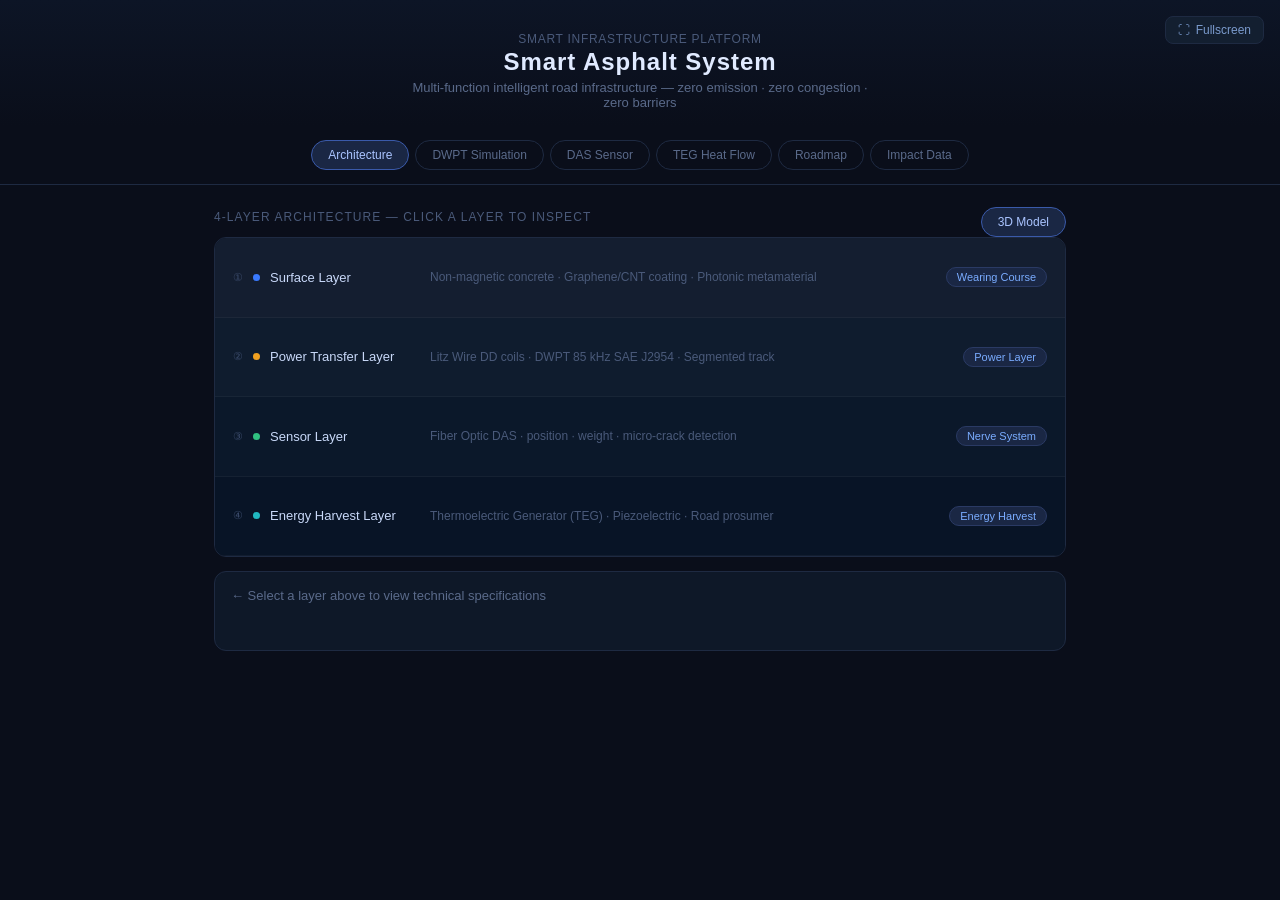
==== index-v1.html @ 94d60737 "add pilot city and presentation" ====
<!DOCTYPE html>
<html lang="en">
<head>
<meta charset="UTF-8">
<style>
    .flex-row-between {
    display: flex;
    justify-content: space-between;
    align-items: center;
    }
    .btn-3d {
  padding: 6px 14px;
  border-radius: 8px;
  border: 1px solid #2a3a64;
  background: #1a2744;
  color: #aac4ff;
  font-size: 12px;
  cursor: pointer;
}
.btn-3d:hover {
  background: #223466;
  border-color: #3a5aaa;
}
*{box-sizing:border-box;margin:0;padding:0}
:root{--bg:#0a0e1a;--bg2:#0e1828;--bg3:#131f30;--border:#1e2a42;--text:#e8eaf0;--muted:#5a6a8a;--accent:#3a7aff;--accent2:#20b8c0;--green:#30c080;--amber:#f0a020}
body{font-family:sans-serif;background:var(--bg);color:var(--text);overflow-x:hidden;min-height:100vh}
h2{font-size:12px;font-weight:500;letter-spacing:.09em;text-transform:uppercase;color:#4a5a7a;margin-bottom:10px}

/* HERO */
.hero{text-align:center;padding:32px 24px 16px;background:linear-gradient(180deg,#0d1526 0%,var(--bg) 100%);position:relative}
.hero h1{font-size:24px;font-weight:600;letter-spacing:.04em;color:#e0eaff;margin-bottom:4px}
.hero .sub{font-size:12px;color:#4a5a7a;letter-spacing:.06em;text-transform:uppercase;margin-bottom:2px}
.hero p{font-size:13px;color:#5a6a8a;max-width:460px;margin:4px auto 0}

/* FULLSCREEN BTN */
#fsBtn{position:absolute;top:16px;right:16px;background:var(--bg3);border:1px solid var(--border);color:#7a9acc;font-size:12px;padding:6px 12px;border-radius:8px;cursor:pointer;display:flex;align-items:center;gap:6px;transition:all .2s}
#fsBtn:hover{background:var(--bg2);color:#aac4ff}
body.fs-mode .hero{padding-top:48px}
body.fs-mode #fsBtn{position:fixed;top:12px;right:12px;z-index:999}

/* TABS */
.tabs{display:flex;justify-content:center;gap:6px;padding:14px 24px;border-bottom:1px solid var(--border);flex-wrap:wrap;position:sticky;top:0;z-index:10;background:var(--bg)}
.tab{padding:7px 16px;border-radius:20px;font-size:12px;cursor:pointer;border:1px solid var(--border);background:transparent;color:#5a6a8a;transition:all .2s}
.tab:hover{color:#aac4ff;border-color:#2a3a64}
.tab.active{background:#1a2744;border-color:#3a5aaa;color:#aac4ff}

/* PANELS */
.panel{display:none;padding:22px 24px 32px;max-width:900px;margin:0 auto}
.panel.active{display:block}

/* === LAYER VIZ === */
.road{position:relative;width:100%;height:320px;overflow:hidden;border-radius:12px;cursor:pointer;user-select:none;border:1px solid var(--border)}
.layer{position:absolute;left:0;right:0;display:flex;align-items:center;padding:0 18px;transition:background .3s;border-bottom:1px solid rgba(255,255,255,.04)}
.layer .lnum{font-size:11px;color:#3a4a6a;min-width:20px}
.layer .lname{font-size:13px;font-weight:500;color:#c8d8f8;min-width:150px}
.layer .ldesc{font-size:12px;color:#4a5a7a;flex:1;padding:0 10px}
.layer .lbadge{font-size:11px;padding:3px 10px;border-radius:10px;background:#1a2744;color:#7aacff;border:1px solid #2a3a64;white-space:nowrap}
.layer.hi .lname{color:#e0f0ff}
.l1{top:0;height:25%;background:#141e30}
.l2{top:25%;height:25%;background:#0f1c2e}
.l3{top:50%;height:25%;background:#0b182a}
.l4{top:75%;height:25%;background:#081426}
.l1.hi{background:#1e3060}.l2.hi{background:#1a2c50}.l3.hi{background:#14243e}.l4.hi{background:#0e1a2e}
.pulse{width:7px;height:7px;border-radius:50%;background:var(--accent);margin-right:10px;flex-shrink:0;animation:pulse 2s infinite}
.pulse.amber{background:var(--amber)}.pulse.green{background:var(--green)}.pulse.teal{background:var(--accent2)}
@keyframes pulse{0%,100%{opacity:1;transform:scale(1)}50%{opacity:.4;transform:scale(.65)}}
#layer-detail{margin-top:14px;background:var(--bg2);border:1px solid var(--border);border-radius:12px;padding:16px;min-height:80px}

/* === SIM === */
.road-sim{position:relative;width:100%;height:190px;background:#080e1a;border-radius:12px;overflow:hidden;margin-bottom:14px;border:1px solid var(--border)}
.road-surface{position:absolute;bottom:0;width:100%;height:60px;background:#111824;border-top:2px solid #1e2840}
.road-dash{position:absolute;bottom:28px;height:2px;background:#2a4080;animation:dash 1.2s linear infinite}
@keyframes dash{from{left:-20%;width:15%}to{left:100%;width:15%}}
.car{position:absolute;bottom:56px;width:68px;height:34px;transition:left .05s linear}
.car-body{width:68px;height:30px;background:#3a7aff;border-radius:8px 12px 6px 6px;position:relative}
.car-roof{position:absolute;top:-11px;left:14px;width:36px;height:15px;background:#2a5acc;border-radius:6px 6px 0 0}
.car-wheel{position:absolute;bottom:-6px;width:13px;height:13px;background:#111;border-radius:50%;border:2px solid #333}
.car-wheel.l{left:8px}.car-wheel.r{right:8px}
.charge-zone{position:absolute;top:0;bottom:56px;width:18%;background:rgba(58,122,255,.07);border-left:1px dashed rgba(58,122,255,.25);border-right:1px dashed rgba(58,122,255,.25);transition:left .05s linear}
.charge-label{position:absolute;top:10px;left:50%;transform:translateX(-50%);font-size:11px;color:var(--accent);opacity:0;transition:opacity .3s;white-space:nowrap}
.stat-row{display:grid;grid-template-columns:repeat(3,1fr);gap:10px;margin-bottom:14px}
.stat{background:var(--bg2);border:1px solid var(--border);border-radius:10px;padding:12px 14px}
.stat .val{font-size:22px;font-weight:600;color:#aac4ff;margin-bottom:2px}
.stat .lbl{font-size:11px;color:var(--muted)}
.ctrl{display:flex;gap:10px;align-items:center;flex-wrap:wrap}
.btn{padding:7px 16px;border-radius:8px;border:1px solid #2a3a64;background:#1a2744;color:#aac4ff;font-size:12px;cursor:pointer;transition:all .2s}
.btn:hover{background:#223466;border-color:#3a5aaa}
input[type=range]{flex:1;min-width:100px;accent-color:var(--accent)}
.rl{font-size:12px;color:var(--muted);min-width:70px}
.rv{font-size:12px;color:#aac4ff;min-width:48px}

/* === DAS === */
.das-wrap{background:#050c18;border:1px solid var(--border);border-radius:12px;overflow:hidden;margin-bottom:14px}
.das-road{position:relative;height:90px;background:#080e1a;border-bottom:1px solid var(--border)}
.fiber{position:absolute;bottom:20px;left:0;right:0;height:2px;background:linear-gradient(90deg,transparent,#20b8c080,#20b8c0,#20b8c080,transparent)}
.das-event{position:absolute;bottom:18px;width:6px;height:6px;border-radius:50%;transform:translateX(-50%);opacity:0;transition:opacity .3s}
.das-road-line{position:absolute;bottom:0;left:0;right:0;height:20px;background:#0d1828;border-top:2px solid #1e2840}
.das-chart{padding:14px 16px}
.das-chart-title{font-size:11px;color:var(--muted);margin-bottom:8px}
.wave-canvas{width:100%;height:60px;border-radius:6px;background:#050c18;display:block}
.das-events{display:grid;grid-template-columns:repeat(4,1fr);gap:8px;margin-top:12px}
.das-card{background:var(--bg3);border:1px solid var(--border);border-radius:8px;padding:10px 12px;cursor:pointer;transition:all .2s}
.das-card:hover{border-color:#2a5aaa}
.das-card .dc-icon{font-size:18px;margin-bottom:4px}
.das-card .dc-name{font-size:12px;color:#c8d8f8;font-weight:500;margin-bottom:2px}
.das-card .dc-val{font-size:11px;color:var(--muted)}
.das-card.active{border-color:var(--accent2);background:#0f1e2e}

/* === TEG HEAT === */
.teg-wrap{background:#050c18;border:1px solid var(--border);border-radius:12px;overflow:hidden;margin-bottom:14px}
.teg-canvas{width:100%;height:200px;display:block}
.teg-ctrl{padding:12px 16px;display:flex;gap:12px;align-items:center;border-top:1px solid var(--border);flex-wrap:wrap}
.teg-stat{background:var(--bg3);border:1px solid var(--border);border-radius:8px;padding:8px 14px;font-size:12px;color:#7a9acc}
.teg-stat span{font-size:16px;font-weight:600;color:#f0a020;display:block}

/* === ROADMAP === */
.timeline{position:relative;padding-left:30px}
.timeline::before{content:'';position:absolute;left:8px;top:0;bottom:0;width:2px;background:linear-gradient(180deg,#3a5aaa,#1a2a44)}
.titem{position:relative;margin-bottom:18px}
.titem::before{content:'';position:absolute;left:-24px;top:18px;width:10px;height:10px;border-radius:50%;background:var(--accent);border:2px solid var(--bg);box-shadow:0 0 0 2px var(--accent)}
.tcard{background:var(--bg2);border:1px solid var(--border);border-radius:10px;padding:14px 16px}
.tcard h3{font-size:14px;font-weight:500;color:#c8d8f8;margin-bottom:3px}
.tcard .tyear{font-size:11px;color:var(--accent);margin-bottom:5px}
.tcard p{font-size:12px;color:#5a6a8a;line-height:1.65}
.tcard .tags{display:flex;flex-wrap:wrap;gap:5px;margin-top:8px}
.tag{font-size:11px;padding:2px 8px;border-radius:8px;background:#1a2744;border:1px solid #2a3a64;color:#7a9acc}

/* === DATA === */
.meter-grid{display:grid;grid-template-columns:1fr 1fr;gap:10px;margin-bottom:14px}
.meter{background:var(--bg2);border:1px solid var(--border);border-radius:10px;padding:14px;text-align:center}
.meter svg{display:block;margin:0 auto 4px}
.meter .mlabel{font-size:11px;color:var(--muted)}
.meter .mval{font-size:16px;font-weight:600;color:#aac4ff;margin-bottom:2px}
.chart-wrap{background:var(--bg2);border:1px solid var(--border);border-radius:12px;padding:14px 16px;margin-bottom:12px}
.chart-title{font-size:12px;color:var(--muted);margin-bottom:10px}
.bar-row{display:flex;align-items:center;gap:10px;margin-bottom:7px}
.bar-label{font-size:11px;color:var(--muted);min-width:120px;text-align:right}
.bar-track{flex:1;height:16px;background:#0d1828;border-radius:4px;overflow:hidden}
.bar-fill{height:100%;border-radius:4px;display:flex;align-items:center;padding-left:8px}
.bar-val{font-size:11px;font-weight:500;color:rgba(255,255,255,.75)}

/* FULLSCREEN */
body.fs-mode{background:var(--bg)}
body.fs-mode .hero{min-height:40px}
.hero-icon {
  width: 64px;
  height: 64px;
  margin-right: 1rem;
  vertical-align: middle;
}
.phase-header {
  display: flex;
  align-items: center;
  gap: 1rem;
}
.btn-cta {
  display: inline-block;
  margin-top: 0.25rem;
  padding: 0.1rem 0.7rem;
  background: #00ff8881;
  color: #0f172a;
  border-radius: 2rem;
  font-size: 12px;
  font-weight: 600;
  text-decoration: none;
  transition: 0.2s;
}
.btn-cta:hover {
  background: #00cc66;
}
</style>
</head>
<body>

<div class="hero">
  <button id="fsBtn" onclick="toggleFS()">
    <span id="fsIcon">⛶</span> <span id="fsLabel">Fullscreen</span>
  </button>
  <div class="sub">Smart Infrastructure Platform</div>
  <h1>Smart Asphalt System</h1>
  <p>Multi-function intelligent road infrastructure — zero emission · zero congestion · zero barriers</p>
</div>

<div class="tabs">
  <button class="tab active" onclick="showPanel('layers',this)">Architecture</button>
  
  <button class="tab" onclick="showPanel('sim',this)">DWPT Simulation</button>
  <button class="tab" onclick="showPanel('das',this)">DAS Sensor</button>
  <button class="tab" onclick="showPanel('teg',this)">TEG Heat Flow</button>
  <button class="tab" onclick="showPanel('roadmap',this)">Roadmap</button>
  <button class="tab" onclick="showPanel('data',this)">Impact Data</button>
</div>

<!-- LAYER ARCHITECTURE -->
<div id="p-layers" class="panel active">
   <div class="flex-row-between">
        <h2>4-Layer Architecture — click a layer to inspect</h2>
         <button class="tab active btn-3d" onclick="window.open('architecture.html','_blank')">3D Model</button>
    </div>
  <div class="road" id="roadViz">
    <div class="layer l1" onclick="selectLayer(0)" id="lay0">
      <span class="lnum">①</span><div class="pulse"></div>
      <span class="lname">Surface Layer</span>
      <span class="ldesc">Non-magnetic concrete · Graphene/CNT coating · Photonic metamaterial</span>
      <span class="lbadge">Wearing Course</span>
    </div>
    <div class="layer l2" onclick="selectLayer(1)" id="lay1">
      <span class="lnum">②</span><div class="pulse amber"></div>
      <span class="lname">Power Transfer Layer</span>
      <span class="ldesc">Litz Wire DD coils · DWPT 85 kHz SAE J2954 · Segmented track</span>
      <span class="lbadge">Power Layer</span>
    </div>
    <div class="layer l3" onclick="selectLayer(2)" id="lay2">
      <span class="lnum">③</span><div class="pulse green"></div>
      <span class="lname">Sensor Layer</span>
      <span class="ldesc">Fiber Optic DAS · position · weight · micro-crack detection</span>
      <span class="lbadge">Nerve System</span>
    </div>
    <div class="layer l4" onclick="selectLayer(3)" id="lay3">
      <span class="lnum">④</span><div class="pulse teal"></div>
      <span class="lname">Energy Harvest Layer</span>
      <span class="ldesc">Thermoelectric Generator (TEG) · Piezoelectric · Road prosumer</span>
      <span class="lbadge">Energy Harvest</span>
    </div>
  </div>
  <div id="layer-detail"><p style="font-size:13px;color:var(--muted)">← Select a layer above to view technical specifications</p></div>
</div>

<!-- DWPT SIMULATION -->
<div id="p-sim" class="panel">
  <h2>Dynamic Wireless Power Transfer (DWPT) Simulation</h2>
  <div class="road-sim">
    <div class="charge-zone" id="chargeZone"></div>
    <div class="charge-label" id="chargeLabel">⚡ Charging active</div>
    <div class="road-dash"></div>
    <div class="car" id="simCar" style="left:10%">
      <div class="car-body">
        <div class="car-roof"></div>
        <div class="car-wheel l"></div>
        <div class="car-wheel r"></div>
      </div>
    </div>
    <div class="road-surface"></div>
  </div>
  <div class="stat-row">
    <div class="stat"><div class="val" id="sSpeed">0</div><div class="lbl">Speed (km/h)</div></div>
    <div class="stat"><div class="val" id="sBatt">45</div><div class="lbl">Battery (%)</div></div>
    <div class="stat"><div class="val" id="sPower">0</div><div class="lbl">Power received (kW)</div></div>
  </div>
  <div class="ctrl">
    <button class="btn" id="btnRun" onclick="toggleSim()">▶ Run</button>
    <span class="rl">Speed:</span>
    <input type="range" id="speedSlider" min="10" max="80" value="30" oninput="setSpeed(this.value)">
    <span class="rv" id="speedVal">30 km/h</span>
    <span class="rl">Efficiency:</span>
    <input type="range" id="effSlider" min="60" max="95" value="85" oninput="setEff(this.value)">
    <span class="rv" id="effVal">85%</span>
  </div>
  <p style="font-size:12px;color:#2a3a54;margin-top:10px">Blue zone = active DWPT segment. Only activates when a vehicle is directly above — safe & energy-efficient.</p>
</div>

<!-- DAS SENSOR -->
<div id="p-das" class="panel">
  <h2>Distributed Acoustic Sensing (DAS) — Fiber Optic Nerve System</h2>
  <div class="das-wrap">
    <div class="das-road" id="dasRoad">
      <div class="fiber"></div>
      <div class="das-road-line"></div>
      <canvas id="dasWave" class="wave-canvas" style="position:absolute;top:0;left:0;height:70px;background:transparent"></canvas>
    </div>
    <div class="das-chart">
      <div class="das-chart-title">Acoustic signal along fiber (real-time)</div>
      <canvas id="dasSignal" class="wave-canvas"></canvas>
    </div>
  </div>
  <div class="das-events">
    <div class="das-card active" id="dc0" onclick="selectDAS(0)">
      <div class="dc-icon">🚗</div>
      <div class="dc-name">Vehicle detection</div>
      <div class="dc-val" id="dv0">3 vehicles</div>
    </div>
    <div class="das-card" id="dc1" onclick="selectDAS(1)">
      <div class="dc-icon">⚖️</div>
      <div class="dc-name">Axle weight</div>
      <div class="dc-val" id="dv1">2.4 tons avg</div>
    </div>
    <div class="das-card" id="dc2" onclick="selectDAS(2)">
      <div class="dc-icon">⚠️</div>
      <div class="dc-name">Incident alert</div>
      <div class="dc-val" id="dv2">&lt;1 sec response</div>
    </div>
    <div class="das-card" id="dc3" onclick="selectDAS(3)">
      <div class="dc-icon">🔍</div>
      <div class="dc-name">Micro-crack</div>
      <div class="dc-val" id="dv3">Self-monitoring</div>
    </div>
  </div>
  <p style="font-size:12px;color:var(--muted);margin-top:10px">The fiber optic cable embedded in Layer 3 acts as a continuous 1D sensor array. Each disturbance in the road creates a unique acoustic signature that is decoded in real-time.</p>
</div>

<!-- TEG HEAT FLOW -->
<div id="p-teg" class="panel">
  <h2>Thermoelectric Generator — Heat Harvesting Animation</h2>
  <div class="teg-wrap">
    <canvas id="tegCanvas" class="teg-canvas"></canvas>
    <div class="teg-ctrl">
      <span class="rl">Sun intensity:</span>
      <input type="range" id="sunSlider" min="0" max="100" value="70" oninput="setSun(this.value)" style="flex:1;min-width:80px">
      <span class="rv" id="sunVal">70%</span>
      <span class="rl">Traffic load:</span>
      <input type="range" id="trafficSlider" min="0" max="100" value="50" oninput="setTraffic(this.value)" style="flex:1;min-width:80px">
      <span class="rv" id="trafficVal">50%</span>
      <div class="teg-stat">ΔT <span id="tegDT">42°C</span></div>
      <div class="teg-stat">Output <span id="tegOut">18W/m²</span></div>
    </div>
  </div>
  <p style="font-size:12px;color:var(--muted)">The TEG harvests the temperature difference (ΔT) between the hot asphalt surface and the cooler subgrade beneath. Heat convection currents (orange arrows) visualize energy flow from surface to generator module, then to the power bus.</p>
</div>

<!-- ROADMAP -->
<div id="p-roadmap" class="panel">
  <h2>Development & Business Roadmap</h2>
  <div class="timeline">
    <div class="titem"><div class="tcard">
      <div class="tyear">Phase 1 · Years 0–5</div>
      <h3>Smart Lane Pioneer</h3>
      <p>Deploy 1–5 km motorcycle lanes on dense urban arterials. DWPT + DAS as a pilot project for city governments. Prove the technology, generate revenue through data subscriptions and energy contracts.</p>
      <a href="eco-calculator.html" class="btn-cta">🌿 Environment Impact →</a>
      <div class="tags"><span class="tag">DWPT</span><span class="tag">DAS</span><span class="tag">Gov. contracts</span><span class="tag">Data subscription</span></div>
    </div></div>
    <div class="titem"><div class="tcard">
      <div class="tyear">Phase 2 · Years 5–10</div>
      <h3>Smart Corridor Expansion</h3>
      <p>Dynamic DWPT corridors, self-healing polymer asphalt, basic TEG energy harvesting. Target electric bus operators and last-mile logistics. Revenue through technology licensing and recurring energy fees.</p>
      <div class="tags"><span class="tag">Self-Healing</span><span class="tag">TEG</span><span class="tag">Tech licensing</span><span class="tag">Recurring fee</span></div>
    </div></div>
    <div class="titem"><div class="tcard">
      <div class="tyear">Phase 3 · Years 10–20</div>
      <h3>Smart Runway</h3>
      <p>High-precision surface with high-power DWPT for Ground-Effect pods. Serves intercity logistics hubs and freight companies. Revenue from runway leasing and per-km energy billing.</p>
      <div class="tags"><span class="tag">Ground-Effect Pod</span><span class="tag">Runway lease</span><span class="tag">Energy per km</span></div>
    </div></div>
    <div class="titem"><div class="tcard">
      <div class="tyear">Phase 4 · 20+ Years</div>
      <h3>Urban Smart Grid</h3>
      <p>Photonic metamaterial asphalt, optional maglev integration. Becomes the national infrastructure standard and an active node in the urban electricity grid.</p>
      <div class="tags"><span class="tag">Metamaterial</span><span class="tag">Maglev</span><span class="tag">National grid</span></div>
    </div></div>
  </div>
</div>

<!-- IMPACT DATA -->
<div id="p-data" class="panel">
  <h2>Projected Impact & Revenue Potential</h2>
  <div class="meter-grid">
    <div class="meter">
      <svg width="80" height="50" viewBox="0 0 80 50"><path d="M8 46 A32 32 0 0 1 72 46" fill="none" stroke="#1a2030" stroke-width="7" stroke-linecap="round"/><path d="M8 46 A32 32 0 0 1 72 46" fill="none" stroke="#3a7aff" stroke-width="7" stroke-linecap="round" stroke-dasharray="100.5" stroke-dashoffset="25"/></svg>
      <div class="mval">150 kWh</div><div class="mlabel">Energy harvested / day / km</div>
    </div>
    <div class="meter">
      <svg width="80" height="50" viewBox="0 0 80 50"><path d="M8 46 A32 32 0 0 1 72 46" fill="none" stroke="#1a2030" stroke-width="7" stroke-linecap="round"/><path d="M8 46 A32 32 0 0 1 72 46" fill="none" stroke="#30c080" stroke-width="7" stroke-linecap="round" stroke-dasharray="100.5" stroke-dashoffset="50"/></svg>
      <div class="mval">–40%</div><div class="mlabel">CO₂ emission reduction</div>
    </div>
    <div class="meter">
      <svg width="80" height="50" viewBox="0 0 80 50"><path d="M8 46 A32 32 0 0 1 72 46" fill="none" stroke="#1a2030" stroke-width="7" stroke-linecap="round"/><path d="M8 46 A32 32 0 0 1 72 46" fill="none" stroke="#f0a020" stroke-width="7" stroke-linecap="round" stroke-dasharray="100.5" stroke-dashoffset="20"/></svg>
      <div class="mval">&lt;1 sec</div><div class="mlabel">Incident detection (DAS)</div>
    </div>
    <div class="meter">
      <svg width="80" height="50" viewBox="0 0 80 50"><path d="M8 46 A32 32 0 0 1 72 46" fill="none" stroke="#1a2030" stroke-width="7" stroke-linecap="round"/><path d="M8 46 A32 32 0 0 1 72 46" fill="none" stroke="#20b8c0" stroke-width="7" stroke-linecap="round" stroke-dasharray="100.5" stroke-dashoffset="15"/></svg>
      <div class="mval">–30%</div><div class="mlabel">EV battery cost reduction</div>
    </div>
  </div>
  <div class="chart-wrap">
    <div class="chart-title">Revenue potential per phase (relative scale)</div>
    <div class="bar-row"><span class="bar-label">Phase 1 (0–5y)</span><div class="bar-track"><div class="bar-fill" style="width:18%;background:#3a7aff"><span class="bar-val">Pilot</span></div></div></div>
    <div class="bar-row"><span class="bar-label">Phase 2 (5–10y)</span><div class="bar-track"><div class="bar-fill" style="width:42%;background:#5a9aff"><span class="bar-val">Mid-scale</span></div></div></div>
    <div class="bar-row"><span class="bar-label">Phase 3 (10–20y)</span><div class="bar-track"><div class="bar-fill" style="width:73%;background:#20b8c0"><span class="bar-val">Large scale</span></div></div></div>
    <div class="bar-row"><span class="bar-label">Phase 4 (20+y)</span><div class="bar-track"><div class="bar-fill" style="width:100%;background:#30c080"><span class="bar-val">National grid</span></div></div></div>
  </div>
  <div class="chart-wrap">
    <div class="chart-title">Multi-utility revenue streams</div>
    <div class="bar-row"><span class="bar-label">Energy (electricity)</span><div class="bar-track"><div class="bar-fill" style="width:70%;background:#3a7aff"><span class="bar-val">70%</span></div></div></div>
    <div class="bar-row"><span class="bar-label">Traffic data</span><div class="bar-track"><div class="bar-fill" style="width:45%;background:#f0a020"><span class="bar-val">45%</span></div></div></div>
    <div class="bar-row"><span class="bar-label">Infrastructure lease</span><div class="bar-track"><div class="bar-fill" style="width:35%;background:#30c080"><span class="bar-val">35%</span></div></div></div>
    <div class="bar-row"><span class="bar-label">Tech licensing</span><div class="bar-track"><div class="bar-fill" style="width:25%;background:#20b8c0"><span class="bar-val">25%</span></div></div></div>
  </div>
</div>

<script>
// ─── Panel ───────────────────────────────────────────────────────────────────
function showPanel(id, el){
  document.querySelectorAll('.panel').forEach(p=>p.classList.remove('active'));
  document.querySelectorAll('.tab').forEach(t=>t.classList.remove('active'));
  document.getElementById('p-'+id).classList.add('active');
  if(el) el.classList.add('active');
  if(id==='sim' && !simRunning) startSim();
  if(id==='das') startDAS();
  if(id==='teg') startTEG();
}

// ─── Fullscreen ───────────────────────────────────────────────────────────────
function toggleFS(){
  const el = document.documentElement;
  const isFS = document.fullscreenElement;
  if(!isFS){ el.requestFullscreen && el.requestFullscreen(); }
  else { document.exitFullscreen && document.exitFullscreen(); }
}
document.addEventListener('fullscreenchange',()=>{
  const isFS = !!document.fullscreenElement;
  document.getElementById('fsIcon').textContent = isFS ? '✕' : '⛶';
  document.getElementById('fsLabel').textContent = isFS ? 'Exit' : 'Fullscreen';
  document.body.classList.toggle('fs-mode', isFS);
});

// ─── Layer detail ─────────────────────────────────────────────────────────────
const layerInfo=[
  {title:'Surface Layer (Wearing Course)',items:['Fine non-magnetic asphalt concrete','Near-term: Graphene/CNT heat-absorbing coating supplying the thermoelectric layer','Long-term: Photonic metamaterial structure (inspired by butterfly wings) — >95% light absorption','Reduces urban heat island: asphalt designed to radiatively cool itself']},
  {title:'Power Transfer Layer',items:['Litz Wire type DD (Double-D) coils embedded in the road bed','Operating frequency: 85 kHz — SAE J2954 standard (compatible with all major EV platforms)','Segmented Track: only the segment directly under a vehicle activates','Result: no standing electromagnetic field — safe for pedestrians and cyclists']},
  {title:'Sensor Layer — Nerve System',items:['Distributed Acoustic Sensing (DAS) via embedded fiber optic cable','Detects: vehicle position, speed, axle weight, traffic density in real-time','Incident response latency: <1 second — automatic alert to traffic management center','Self-monitoring: detects micro-cracks in asphalt before structural failure occurs']},
  {title:'Energy Harvest Layer',items:['Thermoelectric Generator (TEG): harvests the ΔT between hot asphalt surface and cool subgrade','TEG output powers streetlights, sensors, and EV charging auxiliary systems','Piezoelectric transducers: capture mechanical energy from vehicle pressure at high-traffic nodes','Enables road segments to become active energy prosumers, feeding local microgrids']},
];
function selectLayer(i){
  document.querySelectorAll('.layer').forEach((l,j)=>{l.classList.remove('hi');if(j===i)l.classList.add('hi');});
  const d=layerInfo[i];
  document.getElementById('layer-detail').innerHTML=`<p style="font-size:13px;font-weight:500;color:#c8d8f8;margin-bottom:10px">${d.title}</p>${d.items.map(it=>`<div style="display:flex;gap:8px;margin-bottom:6px"><span style="color:var(--accent);margin-top:1px">▸</span><span style="font-size:12px;color:#6a7a9a;line-height:1.65">${it}</span></div>`).join('')}`;
}

// ─── DWPT Simulation ──────────────────────────────────────────────────────────
let simRunning=false,simPos=10,simSpeed=30,simEff=85,simBatt=45,simInterval=null;
function startSim(){if(!simRunning){simRunning=true;document.getElementById('btnRun').textContent='⏸ Pause';runSim();}}
function toggleSim(){simRunning=!simRunning;document.getElementById('btnRun').textContent=simRunning?'⏸ Pause':'▶ Run';if(simRunning)runSim();}
function setSpeed(v){simSpeed=parseInt(v);document.getElementById('speedVal').textContent=v+' km/h';}
function setEff(v){simEff=parseInt(v);document.getElementById('effVal').textContent=v+'%';}
function runSim(){
  if(simInterval)clearInterval(simInterval);
  simInterval=setInterval(()=>{
    if(!simRunning){clearInterval(simInterval);return;}
    simPos+=simSpeed/900;
    if(simPos>92)simPos=5;
    document.getElementById('simCar').style.left=simPos+'%';
    document.getElementById('chargeZone').style.left=(simPos-9)+'%';
    const charging=simPos>15&&simPos<80;
    const power=charging?Math.round(simEff*.22):0;
    document.getElementById('sSpeed').textContent=simSpeed;
    document.getElementById('sPower').textContent=power;
    document.getElementById('chargeLabel').style.opacity=charging?'1':'0';
    if(charging)simBatt=Math.min(100,simBatt+.025);
    document.getElementById('sBatt').textContent=Math.round(simBatt);
  },40);
}

// ─── DAS Sensor ───────────────────────────────────────────────────────────────
let dasRunning=false,dasT=0,dasVehicles=[{x:.2,speed:.003},{x:.55,speed:.002},{x:.8,speed:.0025}];
let dasMode=0;
function selectDAS(i){dasMode=i;document.querySelectorAll('.das-card').forEach((c,j)=>c.classList.toggle('active',j===i));}
function startDAS(){
  if(dasRunning)return;
  dasRunning=true;
  const wCanvas=document.getElementById('dasWave');
  const sCanvas=document.getElementById('dasSignal');
  if(!wCanvas||!sCanvas)return;
  wCanvas.width=wCanvas.offsetWidth||680;wCanvas.height=70;
  sCanvas.width=sCanvas.offsetWidth||680;sCanvas.height=60;
  const wCtx=wCanvas.getContext('2d');
  const sCtx=sCanvas.getContext('2d');
  function drawDAS(){
    dasT+=.016;
    dasVehicles.forEach(v=>{v.x+=v.speed;if(v.x>1.1)v.x=-0.05;});
    const W=wCanvas.width,H=70,SW=sCanvas.width,SH=60;
    // road wave overlay
    wCtx.clearRect(0,0,W,H);
    dasVehicles.forEach(v=>{
      const cx=v.x*W;
      const grad=wCtx.createRadialGradient(cx,H,2,cx,H,60);
      grad.addColorStop(0,'rgba(32,184,192,.35)');
      grad.addColorStop(1,'rgba(32,184,192,0)');
      wCtx.fillStyle=grad;
      wCtx.beginPath();wCtx.arc(cx,H,60,0,Math.PI*2);wCtx.fill();
    });
    // signal wave
    sCtx.fillStyle='#050c18';sCtx.fillRect(0,0,SW,SH);
    sCtx.beginPath();sCtx.strokeStyle='#20b8c0';sCtx.lineWidth=1.5;
    for(let x=0;x<SW;x++){
      let y=SH/2;
      dasVehicles.forEach(v=>{
        const dist=Math.abs(x/SW-v.x);
        const amp=Math.max(0,1-dist*8)*22;
        y+=Math.sin(dasT*8+x*.04)*amp*(dasMode===0?1:dasMode===1?.7:.5);
      });
      y+=Math.sin(dasT*3+x*.01)*3;
      if(x===0)sCtx.moveTo(x,y);else sCtx.lineTo(x,y);
    }
    sCtx.stroke();
    // update cards
    const cnt=dasVehicles.length;
    document.getElementById('dv0').textContent=cnt+' vehicle'+(cnt!==1?'s':'');
    document.getElementById('dv1').textContent=(2.1+Math.sin(dasT*.5)*.4).toFixed(1)+' tons avg';
    requestAnimationFrame(drawDAS);
  }
  drawDAS();
}

// ─── TEG Heat ────────────────────────────────────────────────────────────────
let tegRunning=false,tegT=0,sunInt=70,trafficInt=50;
function setSun(v){sunInt=parseInt(v);document.getElementById('sunVal').textContent=v+'%';updateTEGStats();}
function setTraffic(v){trafficInt=parseInt(v);document.getElementById('trafficVal').textContent=v+'%';updateTEGStats();}
function updateTEGStats(){
  const dt=Math.round(15+sunInt*.4+trafficInt*.2);
  const out=Math.round(dt*.42);
  document.getElementById('tegDT').textContent=dt+'°C';
  document.getElementById('tegOut').textContent=out+'W/m²';
}
function startTEG(){
  if(tegRunning)return;
  tegRunning=true;
  updateTEGStats();
  const cv=document.getElementById('tegCanvas');
  if(!cv)return;
  cv.width=cv.offsetWidth||680;cv.height=200;
  const ctx=cv.getContext('2d');
  // Particle system for convection
  const particles=[];
  for(let i=0;i<28;i++){
    particles.push({x:Math.random(),y:Math.random(),vy:0,phase:Math.random()*Math.PI*2,life:Math.random()});
  }
  function drawTEG(){
    tegT+=.012;
    const W=cv.width,H=cv.height;
    ctx.clearRect(0,0,W,H);
    // Background layers
    // Sky / ambient
    ctx.fillStyle='#050c18';ctx.fillRect(0,0,W,H);
    // Sun rays from top
    const sunAlpha=sunInt/100*.18;
    for(let i=0;i<5;i++){
      const rx=W*(.2+i*.15);
      const rg=ctx.createLinearGradient(rx,0,rx,60);
      rg.addColorStop(0,`rgba(240,200,50,${sunAlpha})`);
      rg.addColorStop(1,'rgba(240,200,50,0)');
      ctx.fillStyle=rg;
      ctx.beginPath();ctx.moveTo(rx-6,0);ctx.lineTo(rx+6,0);ctx.lineTo(rx+20,60);ctx.lineTo(rx-20,60);ctx.closePath();ctx.fill();
    }
    // Hot asphalt surface
    const surfaceHeat=sunInt*.6+trafficInt*.4;
    const hue=Math.round(20-surfaceHeat*.1);
    const hotGrad=ctx.createLinearGradient(0,40,0,78);
    hotGrad.addColorStop(0,`hsla(${hue},80%,${35+surfaceHeat*.15}%,.9)`);
    hotGrad.addColorStop(1,`hsla(${hue},60%,20%,.8)`);
    ctx.fillStyle=hotGrad;ctx.fillRect(0,40,W,38);
    ctx.fillStyle='rgba(0,0,0,.3)';ctx.fillRect(0,75,W,4);
    // Labels
    ctx.font='11px sans-serif';ctx.fillStyle='rgba(255,200,100,.7)';
    ctx.fillText('Hot asphalt surface',8,58);
    const dt=Math.round(15+sunInt*.4+trafficInt*.2);
    ctx.fillStyle='rgba(255,180,80,.8)';ctx.font='bold 13px sans-serif';
    ctx.fillText('ΔT = '+dt+'°C',W-90,58);
    // TEG module layer
    ctx.fillStyle='#1a2840';ctx.fillRect(0,80,W,28);
    ctx.fillStyle='rgba(32,184,192,.15)';ctx.fillRect(0,80,W,28);
    ctx.strokeStyle='rgba(32,184,192,.4)';ctx.lineWidth=1;ctx.strokeRect(0,80,W,28);
    ctx.font='11px sans-serif';ctx.fillStyle='rgba(32,184,192,.8)';
    ctx.fillText('TEG module layer — thermoelectric generators',8,97);
    // Cool subgrade
    const coolGrad=ctx.createLinearGradient(0,110,0,H);
    coolGrad.addColorStop(0,'#0a1828');
    coolGrad.addColorStop(1,'#070e1e');
    ctx.fillStyle=coolGrad;ctx.fillRect(0,110,W,H-110);
    ctx.font='11px sans-serif';ctx.fillStyle='rgba(100,160,220,.5)';
    ctx.fillText('Cool subgrade',8,H-12);
    // Power bus
    const busW=W*.5,busX=W*.25;
    ctx.strokeStyle=`rgba(32,184,192,${.3+sunInt/200})`;ctx.lineWidth=2;
    ctx.strokeRect(busX,86,busW,14);
    ctx.fillStyle=`rgba(32,184,192,${.1+sunInt/300})`;ctx.fillRect(busX,86,busW,14);
    ctx.font='10px sans-serif';ctx.fillStyle='rgba(32,184,192,.9)';
    ctx.textAlign='center';ctx.fillText('DC power bus → grid',W/2,96);ctx.textAlign='left';
    // Convection particles (heat rising to TEG)
    const intensity=(sunInt+trafficInt)/200;
    particles.forEach((p,idx)=>{
      p.life+=.004*intensity;
      if(p.life>1){p.life=0;p.x=Math.random();p.y=1;}
      // Map: y=1 at bottom of surface (78px), y=0 at TEG top (80px) — rising
      const py=78-(p.life*38);
      const px=p.x*W+(Math.sin(tegT*1.5+p.phase)*12);
      const alpha=Math.sin(p.life*Math.PI)*.7*intensity;
      const heatColor=p.life<.5?`rgba(240,120,20,${alpha})`:`rgba(240,180,40,${alpha})`;
      ctx.beginPath();ctx.arc(px,py,2.5,0,Math.PI*2);
      ctx.fillStyle=heatColor;ctx.fill();
      // small upward arrow every 4th particle
      if(idx%4===0 && alpha>.2){
        ctx.strokeStyle=heatColor;ctx.lineWidth=1;
        ctx.beginPath();ctx.moveTo(px,py+6);ctx.lineTo(px,py);
        ctx.lineTo(px-3,py+4);ctx.moveTo(px,py);ctx.lineTo(px+3,py+4);
        ctx.stroke();
      }
    });
    // Cold side: subtle blue particles (heat sink)
    particles.forEach((p,idx)=>{
      if(idx%3!==0)return;
      const py=112+(p.life*30);
      const px=p.x*W+(Math.sin(tegT+p.phase)*8);
      if(py>H-10)return;
      const alpha=Math.sin(p.life*Math.PI)*.3;
      ctx.beginPath();ctx.arc(px,py,1.5,0,Math.PI*2);
      ctx.fillStyle=`rgba(80,160,240,${alpha})`;ctx.fill();
    });
    // Output power indicator
    const outW=Math.min(1,(sunInt+trafficInt)/200);
    const barW=(W-80)*outW;
    ctx.fillStyle='#0a1820';ctx.fillRect(20,H-36,W-40,12);
    const outGrad=ctx.createLinearGradient(20,0,20+barW,0);
    outGrad.addColorStop(0,'#f0a020');outGrad.addColorStop(1,'#20b8c0');
    ctx.fillStyle=outGrad;ctx.fillRect(20,H-36,barW,12);
    ctx.strokeStyle='rgba(32,184,192,.3)';ctx.lineWidth=1;ctx.strokeRect(20,H-36,W-40,12);
    ctx.font='10px sans-serif';ctx.fillStyle='rgba(255,255,255,.5)';
    ctx.fillText('Power output: '+Math.round(dt*.42)+' W/m²',24,H-14);
    requestAnimationFrame(drawTEG);
  }
  drawTEG();
}
</script>
</body>
</html>
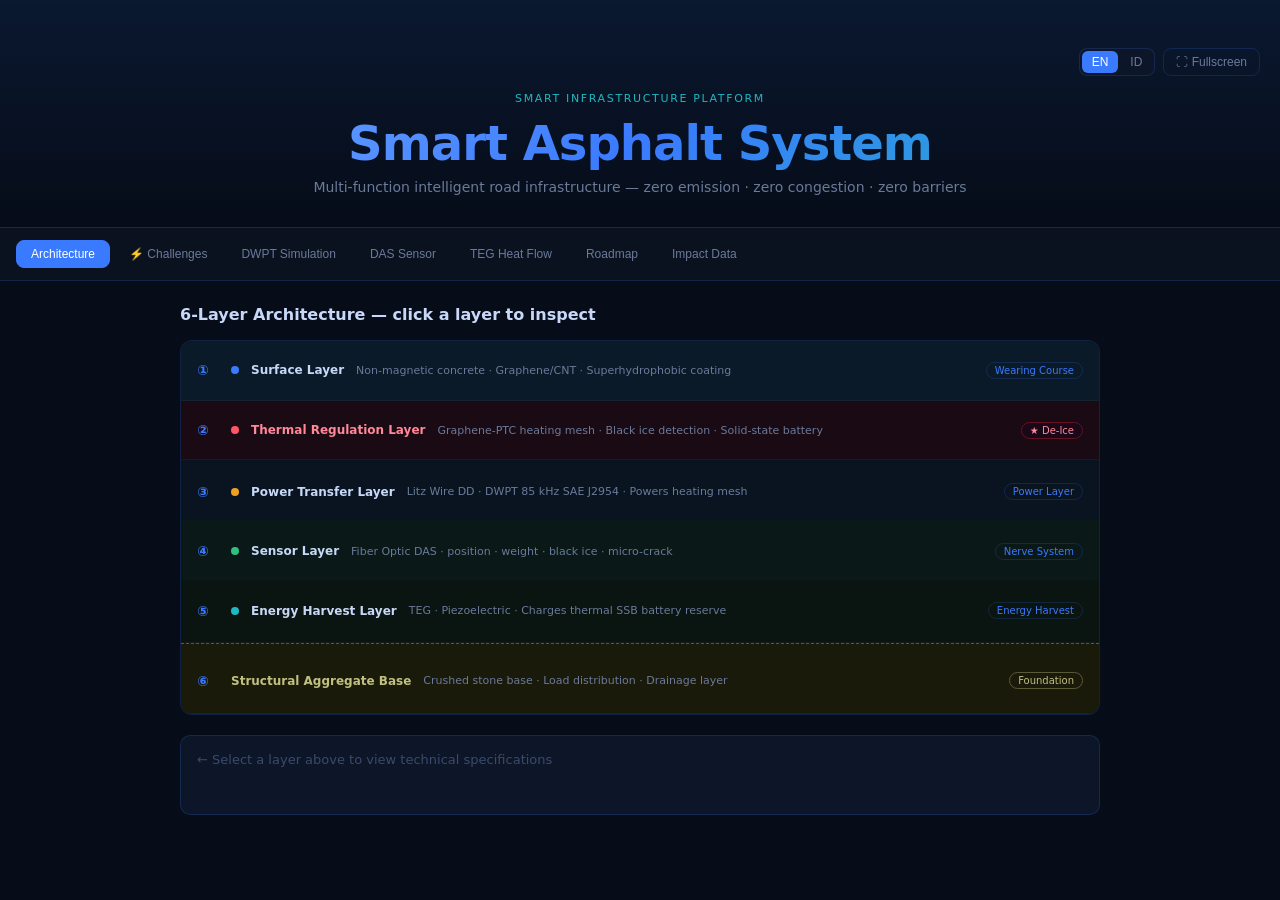
==== commit 99f55650: "updae" ====
--- a/index-v1.html
+++ b/index-v1.html
@@ -2,348 +2,695 @@
 <html lang="en">
 <head>
 <meta charset="UTF-8">
+<meta name="viewport" content="width=device-width, initial-scale=1.0">
+<title>Smart Asphalt System</title>
 <style>
-    .flex-row-between {
-    display: flex;
-    justify-content: space-between;
-    align-items: center;
-    }
-    .btn-3d {
-  padding: 6px 14px;
-  border-radius: 8px;
-  border: 1px solid #2a3a64;
-  background: #1a2744;
-  color: #aac4ff;
-  font-size: 12px;
-  cursor: pointer;
-}
-.btn-3d:hover {
-  background: #223466;
-  border-color: #3a5aaa;
+:root {
+  --bg: #060c18;
+  --bg2: #0a1220;
+  --bg3: #0d1628;
+  --accent: #3a7aff;
+  --accent2: #20b8c0;
+  --warn: #f0a020;
+  --danger: #ff4466;
+  --success: #30c080;
+  --muted: #3a4a6a;
+  --text: #c8d8f8;
+  --text2: #6a7a9a;
+  --border: rgba(58,122,255,.18);
 }
 *{box-sizing:border-box;margin:0;padding:0}
-:root{--bg:#0a0e1a;--bg2:#0e1828;--bg3:#131f30;--border:#1e2a42;--text:#e8eaf0;--muted:#5a6a8a;--accent:#3a7aff;--accent2:#20b8c0;--green:#30c080;--amber:#f0a020}
-body{font-family:sans-serif;background:var(--bg);color:var(--text);overflow-x:hidden;min-height:100vh}
-h2{font-size:12px;font-weight:500;letter-spacing:.09em;text-transform:uppercase;color:#4a5a7a;margin-bottom:10px}
+body{background:var(--bg);color:var(--text);font-family:'Segoe UI',system-ui,sans-serif;min-height:100vh}
 
 /* HERO */
-.hero{text-align:center;padding:32px 24px 16px;background:linear-gradient(180deg,#0d1526 0%,var(--bg) 100%);position:relative}
-.hero h1{font-size:24px;font-weight:600;letter-spacing:.04em;color:#e0eaff;margin-bottom:4px}
-.hero .sub{font-size:12px;color:#4a5a7a;letter-spacing:.06em;text-transform:uppercase;margin-bottom:2px}
-.hero p{font-size:13px;color:#5a6a8a;max-width:460px;margin:4px auto 0}
-
-/* FULLSCREEN BTN */
-#fsBtn{position:absolute;top:16px;right:16px;background:var(--bg3);border:1px solid var(--border);color:#7a9acc;font-size:12px;padding:6px 12px;border-radius:8px;cursor:pointer;display:flex;align-items:center;gap:6px;transition:all .2s}
-#fsBtn:hover{background:var(--bg2);color:#aac4ff}
-body.fs-mode .hero{padding-top:48px}
-body.fs-mode #fsBtn{position:fixed;top:12px;right:12px;z-index:999}
+.hero{text-align:center;padding:48px 20px 32px;background:linear-gradient(180deg,#0a1830 0%,var(--bg) 100%);border-bottom:1px solid var(--border)}
+.hero h1{font-size:clamp(24px,5vw,48px);font-weight:700;letter-spacing:-.02em;background:linear-gradient(135deg,#7ab0ff,#3a7aff,#20b8c0);-webkit-background-clip:text;-webkit-text-fill-color:transparent}
+.hero p{color:var(--text2);font-size:14px;margin-top:8px}
+.hero .sub{font-size:11px;letter-spacing:.15em;text-transform:uppercase;color:var(--accent2);margin-bottom:10px}
+.top-ctrls{display:flex;justify-content:flex-end;gap:8px;margin-bottom:16px}
+.lang-toggle{display:flex;gap:2px;background:var(--bg3);border:1px solid var(--border);border-radius:8px;padding:2px}
+.lang-btn{background:none;border:none;color:var(--text2);font-size:12px;padding:4px 10px;border-radius:6px;cursor:pointer;transition:.2s}
+.lang-btn.active{background:var(--accent);color:#fff}
+.icon-btn{background:none;border:1px solid var(--border);color:var(--text2);font-size:12px;padding:5px 12px;border-radius:8px;cursor:pointer;transition:.2s}
+.icon-btn:hover{border-color:var(--accent);color:var(--accent)}
 
 /* TABS */
-.tabs{display:flex;justify-content:center;gap:6px;padding:14px 24px;border-bottom:1px solid var(--border);flex-wrap:wrap;position:sticky;top:0;z-index:10;background:var(--bg)}
-.tab{padding:7px 16px;border-radius:20px;font-size:12px;cursor:pointer;border:1px solid var(--border);background:transparent;color:#5a6a8a;transition:all .2s}
-.tab:hover{color:#aac4ff;border-color:#2a3a64}
-.tab.active{background:#1a2744;border-color:#3a5aaa;color:#aac4ff}
+.tabs{display:flex;gap:4px;padding:12px 16px;background:var(--bg2);border-bottom:1px solid var(--border);overflow-x:auto;flex-wrap:nowrap}
+.tab{background:none;border:1px solid transparent;color:var(--text2);font-size:12px;padding:6px 14px;border-radius:8px;cursor:pointer;white-space:nowrap;transition:.2s}
+.tab:hover{color:var(--text);border-color:var(--border)}
+.tab.active{background:var(--accent);color:#fff;border-color:var(--accent)}
+.btn-3d{font-size:11px;padding:5px 12px}
 
 /* PANELS */
-.panel{display:none;padding:22px 24px 32px;max-width:900px;margin:0 auto}
+.panel{display:none;padding:24px 20px;max-width:960px;margin:0 auto}
 .panel.active{display:block}
-
-/* === LAYER VIZ === */
-.road{position:relative;width:100%;height:320px;overflow:hidden;border-radius:12px;cursor:pointer;user-select:none;border:1px solid var(--border)}
-.layer{position:absolute;left:0;right:0;display:flex;align-items:center;padding:0 18px;transition:background .3s;border-bottom:1px solid rgba(255,255,255,.04)}
-.layer .lnum{font-size:11px;color:#3a4a6a;min-width:20px}
-.layer .lname{font-size:13px;font-weight:500;color:#c8d8f8;min-width:150px}
-.layer .ldesc{font-size:12px;color:#4a5a7a;flex:1;padding:0 10px}
-.layer .lbadge{font-size:11px;padding:3px 10px;border-radius:10px;background:#1a2744;color:#7aacff;border:1px solid #2a3a64;white-space:nowrap}
-.layer.hi .lname{color:#e0f0ff}
-.l1{top:0;height:25%;background:#141e30}
-.l2{top:25%;height:25%;background:#0f1c2e}
-.l3{top:50%;height:25%;background:#0b182a}
-.l4{top:75%;height:25%;background:#081426}
-.l1.hi{background:#1e3060}.l2.hi{background:#1a2c50}.l3.hi{background:#14243e}.l4.hi{background:#0e1a2e}
-.pulse{width:7px;height:7px;border-radius:50%;background:var(--accent);margin-right:10px;flex-shrink:0;animation:pulse 2s infinite}
-.pulse.amber{background:var(--amber)}.pulse.green{background:var(--green)}.pulse.teal{background:var(--accent2)}
-@keyframes pulse{0%,100%{opacity:1;transform:scale(1)}50%{opacity:.4;transform:scale(.65)}}
-#layer-detail{margin-top:14px;background:var(--bg2);border:1px solid var(--border);border-radius:12px;padding:16px;min-height:80px}
-
-/* === SIM === */
-.road-sim{position:relative;width:100%;height:190px;background:#080e1a;border-radius:12px;overflow:hidden;margin-bottom:14px;border:1px solid var(--border)}
-.road-surface{position:absolute;bottom:0;width:100%;height:60px;background:#111824;border-top:2px solid #1e2840}
-.road-dash{position:absolute;bottom:28px;height:2px;background:#2a4080;animation:dash 1.2s linear infinite}
-@keyframes dash{from{left:-20%;width:15%}to{left:100%;width:15%}}
-.car{position:absolute;bottom:56px;width:68px;height:34px;transition:left .05s linear}
-.car-body{width:68px;height:30px;background:#3a7aff;border-radius:8px 12px 6px 6px;position:relative}
-.car-roof{position:absolute;top:-11px;left:14px;width:36px;height:15px;background:#2a5acc;border-radius:6px 6px 0 0}
-.car-wheel{position:absolute;bottom:-6px;width:13px;height:13px;background:#111;border-radius:50%;border:2px solid #333}
-.car-wheel.l{left:8px}.car-wheel.r{right:8px}
-.charge-zone{position:absolute;top:0;bottom:56px;width:18%;background:rgba(58,122,255,.07);border-left:1px dashed rgba(58,122,255,.25);border-right:1px dashed rgba(58,122,255,.25);transition:left .05s linear}
-.charge-label{position:absolute;top:10px;left:50%;transform:translateX(-50%);font-size:11px;color:var(--accent);opacity:0;transition:opacity .3s;white-space:nowrap}
-.stat-row{display:grid;grid-template-columns:repeat(3,1fr);gap:10px;margin-bottom:14px}
-.stat{background:var(--bg2);border:1px solid var(--border);border-radius:10px;padding:12px 14px}
-.stat .val{font-size:22px;font-weight:600;color:#aac4ff;margin-bottom:2px}
-.stat .lbl{font-size:11px;color:var(--muted)}
-.ctrl{display:flex;gap:10px;align-items:center;flex-wrap:wrap}
-.btn{padding:7px 16px;border-radius:8px;border:1px solid #2a3a64;background:#1a2744;color:#aac4ff;font-size:12px;cursor:pointer;transition:all .2s}
-.btn:hover{background:#223466;border-color:#3a5aaa}
-input[type=range]{flex:1;min-width:100px;accent-color:var(--accent)}
-.rl{font-size:12px;color:var(--muted);min-width:70px}
-.rv{font-size:12px;color:#aac4ff;min-width:48px}
-
-/* === DAS === */
-.das-wrap{background:#050c18;border:1px solid var(--border);border-radius:12px;overflow:hidden;margin-bottom:14px}
-.das-road{position:relative;height:90px;background:#080e1a;border-bottom:1px solid var(--border)}
-.fiber{position:absolute;bottom:20px;left:0;right:0;height:2px;background:linear-gradient(90deg,transparent,#20b8c080,#20b8c0,#20b8c080,transparent)}
-.das-event{position:absolute;bottom:18px;width:6px;height:6px;border-radius:50%;transform:translateX(-50%);opacity:0;transition:opacity .3s}
-.das-road-line{position:absolute;bottom:0;left:0;right:0;height:20px;background:#0d1828;border-top:2px solid #1e2840}
-.das-chart{padding:14px 16px}
-.das-chart-title{font-size:11px;color:var(--muted);margin-bottom:8px}
-.wave-canvas{width:100%;height:60px;border-radius:6px;background:#050c18;display:block}
-.das-events{display:grid;grid-template-columns:repeat(4,1fr);gap:8px;margin-top:12px}
-.das-card{background:var(--bg3);border:1px solid var(--border);border-radius:8px;padding:10px 12px;cursor:pointer;transition:all .2s}
-.das-card:hover{border-color:#2a5aaa}
-.das-card .dc-icon{font-size:18px;margin-bottom:4px}
-.das-card .dc-name{font-size:12px;color:#c8d8f8;font-weight:500;margin-bottom:2px}
-.das-card .dc-val{font-size:11px;color:var(--muted)}
-.das-card.active{border-color:var(--accent2);background:#0f1e2e}
-
-/* === TEG HEAT === */
-.teg-wrap{background:#050c18;border:1px solid var(--border);border-radius:12px;overflow:hidden;margin-bottom:14px}
-.teg-canvas{width:100%;height:200px;display:block}
-.teg-ctrl{padding:12px 16px;display:flex;gap:12px;align-items:center;border-top:1px solid var(--border);flex-wrap:wrap}
-.teg-stat{background:var(--bg3);border:1px solid var(--border);border-radius:8px;padding:8px 14px;font-size:12px;color:#7a9acc}
-.teg-stat span{font-size:16px;font-weight:600;color:#f0a020;display:block}
-
-/* === ROADMAP === */
-.timeline{position:relative;padding-left:30px}
-.timeline::before{content:'';position:absolute;left:8px;top:0;bottom:0;width:2px;background:linear-gradient(180deg,#3a5aaa,#1a2a44)}
-.titem{position:relative;margin-bottom:18px}
-.titem::before{content:'';position:absolute;left:-24px;top:18px;width:10px;height:10px;border-radius:50%;background:var(--accent);border:2px solid var(--bg);box-shadow:0 0 0 2px var(--accent)}
-.tcard{background:var(--bg2);border:1px solid var(--border);border-radius:10px;padding:14px 16px}
-.tcard h3{font-size:14px;font-weight:500;color:#c8d8f8;margin-bottom:3px}
-.tcard .tyear{font-size:11px;color:var(--accent);margin-bottom:5px}
-.tcard p{font-size:12px;color:#5a6a8a;line-height:1.65}
-.tcard .tags{display:flex;flex-wrap:wrap;gap:5px;margin-top:8px}
-.tag{font-size:11px;padding:2px 8px;border-radius:8px;background:#1a2744;border:1px solid #2a3a64;color:#7a9acc}
-
-/* === DATA === */
-.meter-grid{display:grid;grid-template-columns:1fr 1fr;gap:10px;margin-bottom:14px}
-.meter{background:var(--bg2);border:1px solid var(--border);border-radius:10px;padding:14px;text-align:center}
-.meter svg{display:block;margin:0 auto 4px}
-.meter .mlabel{font-size:11px;color:var(--muted)}
-.meter .mval{font-size:16px;font-weight:600;color:#aac4ff;margin-bottom:2px}
-.chart-wrap{background:var(--bg2);border:1px solid var(--border);border-radius:12px;padding:14px 16px;margin-bottom:12px}
-.chart-title{font-size:12px;color:var(--muted);margin-bottom:10px}
-.bar-row{display:flex;align-items:center;gap:10px;margin-bottom:7px}
-.bar-label{font-size:11px;color:var(--muted);min-width:120px;text-align:right}
-.bar-track{flex:1;height:16px;background:#0d1828;border-radius:4px;overflow:hidden}
+.panel h2{font-size:16px;font-weight:600;color:var(--text);margin-bottom:20px}
+.flex-row-between{display:flex;align-items:center;justify-content:space-between;margin-bottom:16px}
+.flex-row-between h2{margin-bottom:0}
+
+/* LAYER ROAD */
+.road{position:relative;background:#080e1c;border:1px solid var(--border);border-radius:12px;overflow:hidden;margin-bottom:20px}
+.layer{position:absolute;left:0;right:0;display:flex;align-items:center;gap:12px;padding:0 16px;cursor:pointer;transition:.2s;border-bottom:1px solid rgba(255,255,255,.04)}
+.layer:hover,.layer.hi{background:rgba(58,122,255,.08)!important}
+.layer.hi{border-left:3px solid var(--accent)!important}
+.lnum{font-size:14px;font-weight:700;color:var(--accent);min-width:22px}
+.lname{font-size:12px;font-weight:600;color:var(--text)}
+.ldesc{font-size:11px;color:var(--text2);flex:1}
+.lbadge{font-size:10px;border:1px solid var(--border);color:var(--accent);padding:2px 8px;border-radius:20px;white-space:nowrap}
+.pulse{width:8px;height:8px;border-radius:50%;background:var(--accent);animation:pulse 2s infinite}
+.pulse.amber{background:var(--warn)}
+.pulse.green{background:var(--success)}
+.pulse.teal{background:var(--accent2)}
+@keyframes pulse{0%,100%{opacity:1;transform:scale(1)}50%{opacity:.4;transform:scale(.7)}}
+.l1{background:#0a1a28}
+.l-thermal{background:#1a0a14}
+.l2{background:#0a1420}
+.l3{background:#0a1818}
+.l4{background:#0a1410}
+.l-aggregate{background:#1a1a0a}
+#layer-detail{background:var(--bg3);border:1px solid var(--border);border-radius:10px;padding:16px;min-height:80px}
+
+/* SIM */
+.veh-sel{display:flex;gap:8px;margin-bottom:12px;flex-wrap:wrap}
+.vbtn{background:var(--bg3);border:1px solid var(--border);border-radius:10px;padding:8px 14px;cursor:pointer;color:var(--text2);display:flex;flex-direction:column;align-items:center;gap:4px;font-size:11px;transition:.2s}
+.vbtn svg{width:56px;height:28px}
+.vbtn.active,.vbtn:hover{border-color:var(--accent);color:var(--accent)}
+.vbtn.active svg *[stroke="#aac4ff"]{stroke:var(--accent)}
+.sim-scene{position:relative;height:220px;background:linear-gradient(180deg,#050c1a 0%,#0a1428 60%,#0d1830 100%);border-radius:12px;overflow:hidden;border:1px solid var(--border);margin-bottom:12px}
+.sim-sky{position:absolute;top:0;left:0;right:0;height:110px;background:linear-gradient(180deg,#020818,#0a1828)}
+.sim-road-body{position:absolute;bottom:0;left:0;right:0;height:100px;background:linear-gradient(180deg,#1a2030,#0d1525)}
+.sim-road-top{position:absolute;bottom:100px;left:0;right:0;height:5px;background:linear-gradient(90deg,#1a3060,#3a7aff,#1a3060)}
+.sim-lane{position:absolute;bottom:115px;left:0;right:0;height:3px;background:repeating-linear-gradient(90deg,var(--warn) 0,var(--warn) 20px,transparent 20px,transparent 40px)}
+.seg-track{position:absolute;bottom:0;left:0;right:0;height:100px;display:flex}
+.seg{flex:1;border-right:1px solid rgba(58,122,255,.08);transition:.15s;background:transparent}
+.seg.lit{background:rgba(58,122,255,.06)}
+.seg.lit-strong{background:rgba(58,122,255,.18)}
+.charge-label{position:absolute;top:12px;right:14px;font-size:11px;color:var(--accent2);background:rgba(32,184,192,.12);border:1px solid rgba(32,184,192,.3);border-radius:6px;padding:4px 10px;opacity:0;transition:.3s}
+.vehicle{position:absolute;transition:left .04s linear}
+.motor-svg{width:52px;height:32px}
+.stat-row{display:grid;grid-template-columns:repeat(4,1fr);gap:8px;margin-bottom:12px}
+.stat{background:var(--bg3);border:1px solid var(--border);border-radius:10px;padding:10px;text-align:center}
+.stat .val{font-size:20px;font-weight:700;color:var(--accent)}
+.stat .lbl{font-size:10px;color:var(--text2);margin-top:2px}
+.ctrl{display:flex;align-items:center;gap:10px;flex-wrap:wrap}
+.btn{background:var(--accent);color:#fff;border:none;border-radius:8px;padding:8px 18px;font-size:13px;cursor:pointer;font-weight:600;transition:.2s}
+.btn:hover{background:#2a6aef}
+.rl{font-size:12px;color:var(--text2)}
+.rv{font-size:12px;color:var(--accent);min-width:50px}
+input[type=range]{accent-color:var(--accent);flex:1;min-width:80px}
+
+/* DAS */
+.das-wrap{margin-bottom:16px}
+.das-road{position:relative;height:70px;background:linear-gradient(90deg,#0a1828,#0d1e30);border:1px solid var(--border);border-radius:10px;overflow:hidden;margin-bottom:10px}
+.fiber{position:absolute;top:50%;left:0;right:0;height:2px;background:linear-gradient(90deg,transparent,#20b8c0,#20b8c0,transparent);transform:translateY(-50%);opacity:.7}
+.das-road-line{position:absolute;bottom:0;left:0;right:0;height:3px;background:linear-gradient(90deg,#1a3060,var(--accent),#1a3060)}
+.wave-canvas{width:100%;display:block}
+.das-chart{background:var(--bg3);border:1px solid var(--border);border-radius:10px;padding:10px}
+.das-chart-title{font-size:11px;color:var(--text2);margin-bottom:6px}
+.das-events{display:grid;grid-template-columns:repeat(4,1fr);gap:8px;margin-bottom:12px}
+.das-card{background:var(--bg3);border:1px solid var(--border);border-radius:10px;padding:12px;cursor:pointer;transition:.2s;text-align:center}
+.das-card:hover,.das-card.active{border-color:var(--accent2)}
+.das-card.alert-card{border-color:var(--danger);background:rgba(255,68,102,.08);animation:alertBlink .5s infinite}
+@keyframes alertBlink{0%,100%{border-color:var(--danger)}50%{border-color:transparent}}
+.dc-icon{font-size:20px;margin-bottom:4px}
+.dc-name{font-size:10px;color:var(--text2)}
+.dc-val{font-size:12px;color:var(--accent2);font-weight:600;margin-top:4px}
+.das-alert{display:none;position:absolute;top:8px;right:10px;background:rgba(255,68,102,.2);border:1px solid var(--danger);color:#ff6688;font-size:11px;font-weight:700;padding:4px 10px;border-radius:6px;animation:alertBlink .5s infinite}
+.accident-btn{background:rgba(255,68,102,.12);border:1px solid var(--danger);color:#ff6688;border-radius:8px;padding:8px 16px;font-size:12px;cursor:pointer;transition:.2s}
+.accident-btn:hover{background:rgba(255,68,102,.2)}
+
+/* TEG */
+.teg-wrap{display:flex;flex-direction:column;gap:12px}
+.teg-canvas{width:100%;border-radius:12px;display:block;background:var(--bg3)}
+.teg-ctrl{display:flex;align-items:center;gap:10px;flex-wrap:wrap}
+.teg-stat{font-size:13px;color:var(--accent2);font-weight:600;min-width:80px}
+
+/* ROADMAP */
+.timeline{display:grid;grid-template-columns:repeat(auto-fit,minmax(200px,1fr));gap:12px}
+.titem{}
+.tcard{background:var(--bg3);border:1px solid var(--border);border-radius:12px;padding:16px;height:100%}
+.tyear{font-size:10px;color:var(--accent2);letter-spacing:.1em;margin-bottom:8px;text-transform:uppercase}
+.tcard h3{font-size:14px;font-weight:600;margin-bottom:8px}
+.tcard p{font-size:12px;color:var(--text2);line-height:1.6;margin-bottom:12px}
+.tags{display:flex;flex-wrap:wrap;gap:4px}
+.tag{font-size:10px;border:1px solid var(--border);color:var(--text2);padding:2px 8px;border-radius:20px}
+.btn-cta{display:inline-block;margin-bottom:10px;font-size:11px;color:var(--accent2);border:1px solid rgba(32,184,192,.3);border-radius:6px;padding:4px 10px;text-decoration:none;transition:.2s}
+.btn-cta:hover{background:rgba(32,184,192,.1)}
+
+/* IMPACT */
+.meter-grid{display:grid;grid-template-columns:repeat(4,1fr);gap:12px;margin-bottom:20px}
+.meter{text-align:center;background:var(--bg3);border:1px solid var(--border);border-radius:12px;padding:14px}
+.mval{font-size:18px;font-weight:700;color:var(--accent)}
+.mlabel{font-size:10px;color:var(--text2);margin-top:4px;line-height:1.4}
+.chart-wrap{background:var(--bg3);border:1px solid var(--border);border-radius:12px;padding:16px;margin-bottom:12px}
+.chart-title{font-size:12px;color:var(--text2);margin-bottom:12px;font-weight:500}
+.bar-row{display:flex;align-items:center;gap:10px;margin-bottom:8px}
+.bar-label{font-size:11px;color:var(--text2);min-width:100px}
+.bar-track{flex:1;background:#0a1420;border-radius:4px;height:22px;overflow:hidden}
 .bar-fill{height:100%;border-radius:4px;display:flex;align-items:center;padding-left:8px}
-.bar-val{font-size:11px;font-weight:500;color:rgba(255,255,255,.75)}
-
-/* FULLSCREEN */
-body.fs-mode{background:var(--bg)}
-body.fs-mode .hero{min-height:40px}
-.hero-icon {
-  width: 64px;
-  height: 64px;
-  margin-right: 1rem;
-  vertical-align: middle;
-}
-.phase-header {
-  display: flex;
-  align-items: center;
-  gap: 1rem;
-}
-.btn-cta {
-  display: inline-block;
-  margin-top: 0.25rem;
-  padding: 0.1rem 0.7rem;
-  background: #00ff8881;
-  color: #0f172a;
-  border-radius: 2rem;
-  font-size: 12px;
-  font-weight: 600;
-  text-decoration: none;
-  transition: 0.2s;
-}
-.btn-cta:hover {
-  background: #00cc66;
-}
+.bar-val{font-size:10px;color:rgba(255,255,255,.8);font-weight:600}
+.badge-row{display:flex;flex-wrap:wrap;gap:8px;margin-top:12px}
+.badge{display:flex;align-items:center;gap:8px;background:var(--bg3);border:1px solid var(--border);border-radius:10px;padding:8px 12px;font-size:12px}
+.bicon{font-size:16px}
+.badge b{display:block;font-size:11px;color:var(--text)}
+.btxt{font-size:10px;color:var(--text2)}
+
+/* ============================================================
+   CHALLENGES PANEL — new
+   ============================================================ */
+.ch-intro{font-size:12px;color:var(--text2);line-height:1.7;margin-bottom:24px;padding:14px 16px;background:var(--bg3);border:1px solid var(--border);border-left:3px solid var(--accent);border-radius:10px}
+.ch-grid{display:flex;flex-direction:column;gap:14px}
+
+.ch-card{border-radius:12px;border:1px solid var(--border);overflow:hidden;transition:.2s}
+.ch-card:hover{border-color:rgba(58,122,255,.35)}
+
+.ch-header{display:flex;align-items:center;gap:12px;padding:13px 16px;cursor:pointer;user-select:none}
+.ch-layer-badge{font-size:10px;font-weight:700;letter-spacing:.06em;padding:3px 10px;border-radius:20px;white-space:nowrap}
+.ch-title{flex:1;font-size:13px;font-weight:600;color:var(--text)}
+.ch-chevron{font-size:11px;color:var(--text2);transition:transform .25s}
+.ch-chevron.open{transform:rotate(180deg)}
+
+.ch-body{display:none;padding:0 16px 16px}
+.ch-body.open{display:block}
+
+.ch-cols{display:grid;grid-template-columns:1fr 1fr;gap:10px;margin-top:4px}
+@media(max-width:540px){.ch-cols{grid-template-columns:1fr}}
+
+.ch-box{border-radius:10px;padding:12px 14px;font-size:12px;line-height:1.65}
+.ch-box-title{font-size:10px;font-weight:700;letter-spacing:.08em;text-transform:uppercase;margin-bottom:7px}
+
+/* Hambatan box */
+.ch-box.hamb{background:rgba(255,68,102,.06);border:1px solid rgba(255,68,102,.2)}
+.ch-box.hamb .ch-box-title{color:#ff6688}
+
+/* Solusi box */
+.ch-box.sol{background:rgba(32,184,192,.06);border:1px solid rgba(32,184,192,.2)}
+.ch-box.sol .ch-box-title{color:var(--accent2)}
+
+/* EMI special box */
+.ch-box.emi{background:rgba(58,122,255,.06);border:1px solid rgba(58,122,255,.2)}
+.ch-box.emi .ch-box-title{color:var(--accent)}
+
+/* bullet list inside ch-box */
+.ch-list{list-style:none;padding:0;margin:0}
+.ch-list li{display:flex;gap:7px;margin-bottom:5px;font-size:12px;color:var(--text2)}
+.ch-list li::before{content:"▸";color:var(--accent);flex-shrink:0;margin-top:1px}
+.ch-list li.danger::before{content:"⚠";color:#ff6688}
+.ch-list li.ok::before{content:"✓";color:var(--success)}
+
+/* system integration banner */
+.sys-banner{margin-top:20px;border-radius:12px;border:1px solid rgba(58,122,255,.3);background:rgba(58,122,255,.05);padding:16px}
+.sys-banner-title{font-size:13px;font-weight:600;color:var(--accent);margin-bottom:10px;display:flex;align-items:center;gap:8px}
+.sys-banner-title span{font-size:16px}
+.sys-banner .ch-cols{margin-top:0}
+
+.edge-ai-btn{margin-top:12px;background:rgba(58,122,255,.12);border:1px solid var(--accent);color:var(--accent);border-radius:8px;padding:7px 16px;font-size:12px;cursor:pointer;font-weight:500;transition:.2s}
+.edge-ai-btn:hover{background:rgba(58,122,255,.22)}
+
+/* rural note */
+.rural-note{margin-top:12px;padding:12px 16px;border-radius:10px;background:rgba(48,192,128,.06);border:1px solid rgba(48,192,128,.25);font-size:12px;color:var(--text2);line-height:1.65}
+.rural-note b{color:var(--success)}
 </style>
 </head>
 <body>
-
 <div class="hero">
-  <button id="fsBtn" onclick="toggleFS()">
-    <span id="fsIcon">⛶</span> <span id="fsLabel">Fullscreen</span>
-  </button>
-  <div class="sub">Smart Infrastructure Platform</div>
+  <div class="top-ctrls">
+    <div class="lang-toggle">
+      <button class="lang-btn active" onclick="setLang('en',this)">EN</button>
+      <button class="lang-btn" onclick="setLang('id',this)">ID</button>
+    </div>
+    <button class="icon-btn" id="fsBtn" onclick="toggleFS()">⛶ <span id="fsLabel">Fullscreen</span></button>
+  </div>
+  <div class="sub" data-en="Smart Infrastructure Platform" data-id="Platform Infrastruktur Pintar">Smart Infrastructure Platform</div>
   <h1>Smart Asphalt System</h1>
-  <p>Multi-function intelligent road infrastructure — zero emission · zero congestion · zero barriers</p>
+  <p data-en="Multi-function intelligent road infrastructure — zero emission · zero congestion · zero barriers"
+     data-id="Infrastruktur jalan pintar multi-fungsi — nol emisi · nol hambatan · nol polusi">
+    Multi-function intelligent road infrastructure — zero emission · zero congestion · zero barriers</p>
 </div>
 
 <div class="tabs">
-  <button class="tab active" onclick="showPanel('layers',this)">Architecture</button>
-  
-  <button class="tab" onclick="showPanel('sim',this)">DWPT Simulation</button>
-  <button class="tab" onclick="showPanel('das',this)">DAS Sensor</button>
-  <button class="tab" onclick="showPanel('teg',this)">TEG Heat Flow</button>
-  <button class="tab" onclick="showPanel('roadmap',this)">Roadmap</button>
-  <button class="tab" onclick="showPanel('data',this)">Impact Data</button>
+  <button class="tab active" onclick="showPanel('layers',this)" data-en="Architecture" data-id="Arsitektur">Architecture</button>
+  <button class="tab" onclick="showPanel('challenges',this)" data-en="⚡ Challenges" data-id="⚡ Hambatan">⚡ Challenges</button>
+  <button class="tab" onclick="showPanel('sim',this)" data-en="DWPT Simulation" data-id="Simulasi DWPT">DWPT Simulation</button>
+  <button class="tab" onclick="showPanel('das',this)" data-en="DAS Sensor" data-id="Sensor DAS">DAS Sensor</button>
+  <button class="tab" onclick="showPanel('teg',this)" data-en="TEG Heat Flow" data-id="Aliran Panas TEG">TEG Heat Flow</button>
+  <button class="tab" onclick="showPanel('roadmap',this)" data-en="Roadmap" data-id="Peta Jalan">Roadmap</button>
+  <button class="tab" onclick="showPanel('data',this)" data-en="Impact Data" data-id="Data Dampak">Impact Data</button>
 </div>
 
-<!-- LAYER ARCHITECTURE -->
+<!-- ARCHITECTURE -->
 <div id="p-layers" class="panel active">
-   <div class="flex-row-between">
-        <h2>4-Layer Architecture — click a layer to inspect</h2>
-         <button class="tab active btn-3d" onclick="window.open('architecture.html','_blank')">3D Model</button>
-    </div>
-  <div class="road" id="roadViz">
-    <div class="layer l1" onclick="selectLayer(0)" id="lay0">
+  <div class="flex-row-between">
+    <h2 data-en="6-Layer Architecture — click a layer to inspect"
+        data-id="Arsitektur 6 Lapis — klik lapisan untuk detail">
+      6-Layer Architecture — click a layer to inspect
+    </h2>
+  </div>
+
+  <div class="road" style="height:375px">
+    <div class="layer l1" style="top:0;height:16%" onclick="selectLayer(0)">
       <span class="lnum">①</span><div class="pulse"></div>
-      <span class="lname">Surface Layer</span>
-      <span class="ldesc">Non-magnetic concrete · Graphene/CNT coating · Photonic metamaterial</span>
+      <span class="lname" data-en="Surface Layer" data-id="Lapisan Permukaan">Surface Layer</span>
+      <span class="ldesc" data-en="Non-magnetic concrete · Graphene/CNT · Superhydrophobic coating"
+            data-id="Beton non-magnetik · Graphene/CNT · Lapisan superhydrophobic">
+        Non-magnetic concrete · Graphene/CNT · Superhydrophobic coating</span>
       <span class="lbadge">Wearing Course</span>
     </div>
-    <div class="layer l2" onclick="selectLayer(1)" id="lay1">
-      <span class="lnum">②</span><div class="pulse amber"></div>
-      <span class="lname">Power Transfer Layer</span>
-      <span class="ldesc">Litz Wire DD coils · DWPT 85 kHz SAE J2954 · Segmented track</span>
+    <div class="layer l-thermal" style="top:16%;height:16%;background:#1a0a14" onclick="selectLayer(1)">
+      <span class="lnum">②</span>
+      <div class="pulse" style="background:#ff5566"></div>
+      <span class="lname" style="color:#ff8899"
+            data-en="Thermal Regulation Layer" data-id="Lapisan Regulasi Termal">Thermal Regulation Layer</span>
+      <span class="ldesc" data-en="Graphene-PTC heating mesh · Black ice detection · Solid-state battery"
+            data-id="Mesh pemanas Graphene-PTC · Deteksi es hitam · Baterai solid-state">
+        Graphene-PTC heating mesh · Black ice detection · Solid-state battery</span>
+      <span class="lbadge" style="color:#ff8899;border-color:#661020;background:#1a0818">★ De-Ice</span>
+    </div>
+    <div class="layer l2" style="top:32%;height:17%" onclick="selectLayer(2)">
+      <span class="lnum">③</span><div class="pulse amber"></div>
+      <span class="lname" data-en="Power Transfer Layer" data-id="Lapisan Transfer Daya">Power Transfer Layer</span>
+      <span class="ldesc" data-en="Litz Wire DD · DWPT 85 kHz SAE J2954 · Powers heating mesh"
+            data-id="Kumparan Litz Wire DD · DWPT 85 kHz · Menyuplai mesh pemanas">
+        Litz Wire DD · DWPT 85 kHz SAE J2954 · Powers heating mesh</span>
       <span class="lbadge">Power Layer</span>
     </div>
-    <div class="layer l3" onclick="selectLayer(2)" id="lay2">
-      <span class="lnum">③</span><div class="pulse green"></div>
-      <span class="lname">Sensor Layer</span>
-      <span class="ldesc">Fiber Optic DAS · position · weight · micro-crack detection</span>
+    <div class="layer l3" style="top:48%;height:17%" onclick="selectLayer(3)">
+      <span class="lnum">④</span><div class="pulse green"></div>
+      <span class="lname" data-en="Sensor Layer" data-id="Lapisan Sensor">Sensor Layer</span>
+      <span class="ldesc" data-en="Fiber Optic DAS · position · weight · black ice · micro-crack"
+            data-id="Fiber Optik DAS · posisi · bobot · es hitam · retakan mikro">
+        Fiber Optic DAS · position · weight · black ice · micro-crack</span>
       <span class="lbadge">Nerve System</span>
     </div>
-    <div class="layer l4" onclick="selectLayer(3)" id="lay3">
-      <span class="lnum">④</span><div class="pulse teal"></div>
-      <span class="lname">Energy Harvest Layer</span>
-      <span class="ldesc">Thermoelectric Generator (TEG) · Piezoelectric · Road prosumer</span>
+    <div class="layer l4" style="top:64%;height:17%" onclick="selectLayer(4)">
+      <span class="lnum">⑤</span><div class="pulse teal"></div>
+      <span class="lname" data-en="Energy Harvest Layer" data-id="Lapisan Panen Energi">Energy Harvest Layer</span>
+      <span class="ldesc" data-en="TEG · Piezoelectric · Charges thermal SSB battery reserve"
+            data-id="TEG · Piezoelektrik · Mengisi baterai SSB cadangan termal">
+        TEG · Piezoelectric · Charges thermal SSB battery reserve</span>
       <span class="lbadge">Energy Harvest</span>
     </div>
-  </div>
-  <div id="layer-detail"><p style="font-size:13px;color:var(--muted)">← Select a layer above to view technical specifications</p></div>
+    <div class="layer l-aggregate" style="top:81%;height:19%;padding-top:4px;background:#1a1a0a;border-top:1px dashed #5a5a3a;cursor:pointer" onclick="selectLayer(5)">
+      <span class="lnum">⑥</span>
+      <span class="lname" style="color:#c0c080" data-en="Structural Aggregate Base" data-id="Pondasi Agregat Struktural">Structural Aggregate Base</span>
+      <span class="ldesc" data-en="Crushed stone base · Load distribution · Drainage layer"
+            data-id="Pondasi batu pecah · Distribusi beban · Lapisan drainase">
+        Crushed stone base · Load distribution · Drainage layer</span>
+      <span class="lbadge" style="color:#c0c080;border-color:#5a5a3a;background:#1a1a0a">Foundation</span>
+    </div>
+  </div>
+  <div id="layer-detail">
+    <p style="font-size:13px;color:var(--muted)"
+       data-en="← Select a layer above to view technical specifications"
+       data-id="← Pilih lapisan di atas untuk melihat spesifikasi teknis">
+      ← Select a layer above to view technical specifications
+    </p>
+  </div>
 </div>
 
-<!-- DWPT SIMULATION -->
+<!-- ============================================================
+     CHALLENGES & SOLUTIONS PANEL
+     ============================================================ -->
+<div id="p-challenges" class="panel">
+  <h2 data-en="⚡ Technical Challenges & Solutions" data-id="⚡ Hambatan Teknis & Solusi">⚡ Technical Challenges & Solutions</h2>
+
+  <div class="ch-intro" data-en="Smart Asphalt is not anti-interference — it is interference-resistant and even turns interference into advantage. Click each layer to expand its specific challenges and engineering solutions."
+       data-id="Smart Asphalt bukan anti-gangguan — melainkan tahan gangguan dan bahkan mengubah gangguan menjadi keuntungan. Klik tiap lapisan untuk melihat hambatan spesifik dan solusinya.">
+    Smart Asphalt is not anti-interference — it is <b style="color:var(--accent2)">interference-resistant</b> and even turns interference into advantage. Click each layer to expand its specific challenges and engineering solutions.
+  </div>
+
+  <div class="ch-grid">
+
+    <!-- L1 Surface -->
+    <div class="ch-card" id="chc-0">
+      <div class="ch-header" onclick="toggleCh(0)">
+        <span class="ch-layer-badge" style="background:rgba(58,122,255,.15);color:#7ab0ff;border:1px solid rgba(58,122,255,.3)">L1</span>
+        <span class="ch-title" data-en="Surface Layer — Bio-Asphalt & Agile Upgrade" data-id="Lapisan Permukaan — Bio-Asphalt & Agile Upgrade">Surface Layer — Bio-Asphalt &amp; Agile Upgrade</span>
+        <span class="ch-chevron" id="chv-0">▼</span>
+      </div>
+      <div class="ch-body" id="chb-0">
+        <div class="ch-cols">
+          <div class="ch-box hamb">
+            <div class="ch-box-title">⚠ Hambatan</div>
+            <ul class="ch-list">
+              <li class="danger" data-en="Bio-asphalt pure prone to deformation in tropical climate (heavy rain + extreme heat)" data-id="Bio-asphalt murni rentan deformasi di iklim tropis (hujan deras + panas ekstrem)">Bio-asphalt murni rentan deformasi di iklim tropis (hujan deras + panas ekstrem)</li>
+              <li class="danger" data-en="Compatibility with fiber DAS & TEG modules not yet tested at large scale" data-id="Kompatibilitas dengan fiber DAS & modul TEG belum teruji skala besar">Kompatibilitas dengan fiber DAS &amp; modul TEG belum teruji skala besar</li>
+              <li class="danger" data-en="No long-term field data for composite layer durability" data-id="Belum ada data lapangan jangka panjang untuk durabilitas lapisan komposit">Belum ada data lapangan jangka panjang untuk durabilitas lapisan komposit</li>
+            </ul>
+          </div>
+          <div class="ch-box sol">
+            <div class="ch-box-title">✓ Solusi</div>
+            <ul class="ch-list">
+              <li class="ok" data-en="Hybrid bio-asphalt: 30–50% bio-binder + polymer modifier (tested in Netherlands & India)" data-id="Hybrid bio-asphalt: 30–50% bio-binder + polymer modifier (teruji di Belanda & India)">Hybrid bio-asphalt: 30–50% bio-binder + polymer modifier (teruji di Belanda &amp; India)</li>
+              <li class="ok" data-en="LEGO modular design — surface replaceable without dismantling lower layers" data-id="Desain modular LEGO — surface bisa diganti tanpa bongkar layer bawah">Desain modular LEGO — surface bisa diganti tanpa bongkar layer bawah</li>
+              <li class="ok" data-en="Agile = iterative upgrade per road segment, not full replacement" data-id="Agile = upgrade iteratif per segmen jalan, bukan ganti total">Agile = upgrade iteratif per segmen jalan, bukan ganti total</li>
+            </ul>
+          </div>
+        </div>
+      </div>
+    </div>
+
+    <!-- L2 Thermal -->
+    <div class="ch-card" id="chc-1">
+      <div class="ch-header" onclick="toggleCh(1)">
+        <span class="ch-layer-badge" style="background:rgba(255,85,102,.12);color:#ff8899;border:1px solid rgba(255,85,102,.3)">L2</span>
+        <span class="ch-title" data-en="Thermal Regulation — TEG & ΔT Stability" data-id="Regulasi Termal — TEG & Stabilitas ΔT">Thermal Regulation — TEG &amp; ΔT Stability</span>
+        <span class="ch-chevron" id="chv-1">▼</span>
+      </div>
+      <div class="ch-body" id="chb-1">
+        <div class="ch-cols">
+          <div class="ch-box hamb">
+            <div class="ch-box-title">⚠ Hambatan</div>
+            <ul class="ch-list">
+              <li class="danger">TEG butuh ΔT <em>stabil</em> — tapi suhu aspal fluktuasi 30–40°C/hari</li>
+              <li class="danger">Thermal cycling harian menyebabkan solder joint fatigue jangka panjang</li>
+              <li class="danger">Panas bisa "bocor" ke layer lain yang tidak membutuhkan</li>
+            </ul>
+          </div>
+          <div class="ch-box sol">
+            <div class="ch-box-title">✓ Solusi</div>
+            <ul class="ch-list">
+              <li class="ok"><b>Phase-Change Material (PCM)</b> sebagai buffer termal — menstabilkan ΔT</li>
+              <li class="ok">Graphene/CNT coating: konduktor termal efisien, salurkan panas langsung ke hot-side TEG</li>
+              <li class="ok">Isolator termal di bawah TEG: cegah bocor, maksimalkan ΔT</li>
+              <li class="ok">Sensor mikro untuk monitoring degradasi solder joint secara real-time</li>
+            </ul>
+          </div>
+        </div>
+      </div>
+    </div>
+
+    <!-- L3 DWPT + EMI -->
+    <div class="ch-card" id="chc-2">
+      <div class="ch-header" onclick="toggleCh(2)">
+        <span class="ch-layer-badge" style="background:rgba(240,160,32,.12);color:#f0c060;border:1px solid rgba(240,160,32,.3)">L3</span>
+        <span class="ch-title" data-en="DWPT — EMI & Synchronisation" data-id="DWPT — EMI & Sinkronisasi">DWPT — EMI &amp; Synchronisation</span>
+        <span class="ch-chevron" id="chv-2">▼</span>
+      </div>
+      <div class="ch-body" id="chb-2">
+        <div class="ch-cols">
+          <div class="ch-box hamb">
+            <div class="ch-box-title">⚠ Hambatan</div>
+            <ul class="ch-list">
+              <li class="danger">Koil 85 kHz menghasilkan medan EM kuat — potensi noise pada elektronik non-fiber</li>
+              <li class="danger">Butuh sinkronisasi real-time dengan kendaraan (latency &lt;10ms)</li>
+              <li class="danger">Efisiensi transfer turun jika posisi kendaraan tidak presisi di atas koil</li>
+            </ul>
+          </div>
+          <div class="ch-box sol">
+            <div class="ch-box-title">✓ Solusi</div>
+            <ul class="ch-list">
+              <li class="ok">DAS (fiber optik) imun EMI secara fundamental — sinyal adalah cahaya, bukan listrik</li>
+              <li class="ok">Sangkar Faraday mini untuk komponen elektronik non-fiber</li>
+              <li class="ok">Protokol V2I berbasis 5G/edge untuk sinkronisasi latensi rendah</li>
+              <li class="ok">Segmented track: koil hanya aktif tepat di bawah kendaraan</li>
+            </ul>
+          </div>
+        </div>
+        <div class="ch-box emi" style="margin-top:10px">
+          <div class="ch-box-title">💡 Kenapa DAS Aman dari EMI</div>
+          <p style="font-size:12px;color:var(--text2);line-height:1.65">Fiber optik membawa sinyal cahaya di dalam kabel kaca, bukan arus listrik. Medan magnet dari koil DWPT tidak dapat menginduksi noise pada foton. Sama seperti kabel serat optik bawah laut tidak terganggu oleh petir — ini adalah keunggulan inheren yang membuat DAS dan DWPT bisa hidup berdampingan sempurna.</p>
+        </div>
+      </div>
+    </div>
+
+    <!-- L4 DAS Sensor -->
+    <div class="ch-card" id="chc-3">
+      <div class="ch-header" onclick="toggleCh(3)">
+        <span class="ch-layer-badge" style="background:rgba(48,192,128,.12);color:#60d090;border:1px solid rgba(48,192,128,.3)">L4</span>
+        <span class="ch-title" data-en="DAS Sensor — Fiber Fragility & Data Volume" data-id="Sensor DAS — Kerentanan Fiber & Volume Data">DAS Sensor — Fiber Fragility &amp; Data Volume</span>
+        <span class="ch-chevron" id="chv-3">▼</span>
+      </div>
+      <div class="ch-body" id="chb-3">
+        <div class="ch-cols">
+          <div class="ch-box hamb">
+            <div class="ch-box-title">⚠ Hambatan</div>
+            <ul class="ch-list">
+              <li class="danger">Fiber optik rentan retak saat aspal crack — titik keretakan kritis</li>
+              <li class="danger">Butuh power stabil untuk interrogator DAS, sementara output TEG/piezo fluktuatif</li>
+              <li class="danger">Volume data akustik sangat besar → beban komputasi tinggi</li>
+              <li class="danger">"Noise" lalu lintas harus dibedakan dari sinyal penting (retakan, kecelakaan)</li>
+            </ul>
+          </div>
+          <div class="ch-box sol">
+            <div class="ch-box-title">✓ Solusi</div>
+            <ul class="ch-list">
+              <li class="ok">Rute fiber di conduit fleksibel dalam lapisan struktural — bukan di aspal langsung</li>
+              <li class="ok">Edge AI per segmen: pre-filtering data sebelum dikirim ke cloud</li>
+              <li class="ok"><b>Self-supervised learning</b>: AI terus belajar membedakan pola getaran truk, motor, retakan mikro, langkah kaki</li>
+              <li class="ok">Supercapacitor sebagai buffer power untuk interrogator DAS</li>
+            </ul>
+          </div>
+        </div>
+        <div class="ch-box sol" style="margin-top:10px">
+          <div class="ch-box-title">🧠 Getaran = Data, Bukan Gangguan</div>
+          <p style="font-size:12px;color:var(--text2);line-height:1.65">Interferensi getaran dari kendaraan adalah sinyal utama bagi DAS dan sumber energi bagi Piezoelektrik. AI pada sistem DAS dilatih untuk mengubah "noise" menjadi intelijen: pola getaran truk berbeda dengan retakan mikro, yang berbeda lagi dengan langkah kaki pejalan kaki. <b style="color:var(--accent2)">Kebisingan yang tidak diinginkan diredam, sinyal penting diperkuat</b>.</p>
+        </div>
+      </div>
+    </div>
+
+    <!-- L5 Energy Harvest -->
+    <div class="ch-card" id="chc-4">
+      <div class="ch-header" onclick="toggleCh(4)">
+        <span class="ch-layer-badge" style="background:rgba(32,184,192,.12);color:#40d0d8;border:1px solid rgba(32,184,192,.3)">L5</span>
+        <span class="ch-title" data-en="Energy Harvest — Piezo & TEG Efficiency" data-id="Panen Energi — Efisiensi Piezo & TEG">Energy Harvest — Piezo &amp; TEG Efficiency</span>
+        <span class="ch-chevron" id="chv-4">▼</span>
+      </div>
+      <div class="ch-body" id="chb-4">
+        <div class="ch-cols">
+          <div class="ch-box hamb">
+            <div class="ch-box-title">⚠ Hambatan</div>
+            <ul class="ch-list">
+              <li class="danger">Output piezo sangat bergantung volume lalu lintas — tidak stabil di pedesaan</li>
+              <li class="danger">Material piezo (PZT) mengandung timbal → masalah lingkungan</li>
+              <li class="danger">Efisiensi konversi masih rendah (~5–15%)</li>
+              <li class="danger">Solder joint fatigue dari thermal cycling harian pada modul TEG</li>
+            </ul>
+          </div>
+          <div class="ch-box sol">
+            <div class="ch-box-title">✓ Solusi</div>
+            <ul class="ch-list">
+              <li class="ok">Supercapacitor + SSB sebagai buffer energi — stabilkan output</li>
+              <li class="ok"><b>PVDF (lead-free piezo)</b> sebagai alternatif ramah lingkungan</li>
+              <li class="ok">Enkapsulasi modul dalam housing tahan getaran &amp; korosi</li>
+              <li class="ok">Di pedesaan: prioritaskan TEG (sinar matahari) daripada piezo (lalu lintas rendah)</li>
+            </ul>
+          </div>
+        </div>
+      </div>
+    </div>
+
+    <!-- L6 Structural -->
+    <div class="ch-card" id="chc-5">
+      <div class="ch-header" onclick="toggleCh(5)">
+        <span class="ch-layer-badge" style="background:rgba(192,192,128,.12);color:#c0c080;border:1px solid rgba(192,192,128,.3)">L6</span>
+        <span class="ch-title" data-en="Structural Base — Maintenance & Modularity" data-id="Pondasi Struktural — Perawatan & Modularitas">Structural Base — Maintenance &amp; Modularity</span>
+        <span class="ch-chevron" id="chv-5">▼</span>
+      </div>
+      <div class="ch-body" id="chb-5">
+        <div class="ch-cols">
+          <div class="ch-box hamb">
+            <div class="ch-box-title">⚠ Hambatan</div>
+            <ul class="ch-list">
+              <li class="danger">Jika ada perbaikan infrastruktur bawah (pipa, kabel), sistem berpotensi terbongkar total</li>
+              <li class="danger">Tidak ada teknisi yang terlatih untuk servis sistem 6-layer se-kompleks ini</li>
+              <li class="danger">Desain monolitik = bencana saat maintenance</li>
+              <li class="danger">Korosi dari air tanah mengancam modul DWPT &amp; TEG dalam jangka panjang</li>
+            </ul>
+          </div>
+          <div class="ch-box sol">
+            <div class="ch-box-title">✓ Solusi</div>
+            <ul class="ch-list">
+              <li class="ok"><b>Segmen modular prefabrikasi</b> 1–2m — bisa dibongkar independen seperti LEGO</li>
+              <li class="ok">Conduit terstandarisasi untuk semua kabel/fiber — akses tanpa bongkar aspal</li>
+              <li class="ok">Standar terbuka agar vendor berbeda bisa interoperabel</li>
+              <li class="ok">Drainase terintegrasi + coating anti-korosi pada semua modul elektronik</li>
+            </ul>
+          </div>
+        </div>
+      </div>
+    </div>
+
+  </div><!-- end ch-grid -->
+
+  <!-- System Integration -->
+  <div class="sys-banner">
+    <div class="sys-banner-title"><span>🔗</span> Hambatan Lintas-Layer: System Integration</div>
+    <p style="font-size:12px;color:var(--text2);line-height:1.7;margin-bottom:12px"
+       data-en="The biggest challenge is not within a single layer, but between layers — energy management, communication protocols, and graceful degradation when one layer fails."
+       data-id="Hambatan terbesar bukan di satu layer, tapi antar layer — manajemen energi, protokol komunikasi, dan degradasi graceful saat satu layer gagal.">
+      Hambatan terbesar bukan di satu layer, tapi <b style="color:var(--accent)">antar layer</b> — manajemen energi, protokol komunikasi, dan graceful degradation saat satu layer gagal.
+    </p>
+    <div class="ch-cols">
+      <div class="ch-box hamb">
+        <div class="ch-box-title">⚠ Tantangan Utama</div>
+        <ul class="ch-list">
+          <li class="danger">Power budget: siapa supply siapa? TEG & piezo output kecil & fluktuatif, tapi DAS & DWPT butuh power stabil</li>
+          <li class="danger">Kalau satu layer mati — sistem kolaps atau degradasi graceful?</li>
+          <li class="danger">Protokol komunikasi antar layer belum ada standar industri</li>
+        </ul>
+      </div>
+      <div class="ch-box sol">
+        <div class="ch-box-title">✓ Edge AI sebagai Orkestrator</div>
+        <ul class="ch-list">
+          <li class="ok">Setiap segmen jalan punya <b>edge node</b> yang mengatur energi lokal, filtering DAS, dan handshake DWPT</li>
+          <li class="ok">Tanpa bergantung cloud — latensi rendah, resiliensi tinggi</li>
+          <li class="ok">Jika satu layer gagal: sistem degradasi graceful, edge node reroute ke kapasitas yang tersisa</li>
+        </ul>
+      </div>
+    </div>
+    <button class="edge-ai-btn" onclick="showPanel('layers', document.querySelector('.tab'))">← Lihat Arsitektur Layer</button>
+  </div>
+
+  <!-- Rural Note -->
+  <div class="rural-note">
+    <b>🌿 Rekomendasi untuk Pedesaan:</b><br>
+    Prioritaskan <b>L1 hybrid bio-asphalt</b> + <b>L4 DAS</b> (structural health monitoring) + <b>L6 modular base</b>. Skip DWPT dulu — infrastruktur EV belum ada. TEG bisa jadi tambahan jika intensitas sinar matahari tinggi. Bio-asphalt dari limbah CPO atau sekam padi sangat relevan untuk konteks Indonesia.
+  </div>
+
+</div>
+
+<!-- DWPT SIM -->
 <div id="p-sim" class="panel">
-  <h2>Dynamic Wireless Power Transfer (DWPT) Simulation</h2>
-  <div class="road-sim">
-    <div class="charge-zone" id="chargeZone"></div>
-    <div class="charge-label" id="chargeLabel">⚡ Charging active</div>
-    <div class="road-dash"></div>
-    <div class="car" id="simCar" style="left:10%">
-      <div class="car-body">
-        <div class="car-roof"></div>
-        <div class="car-wheel l"></div>
-        <div class="car-wheel r"></div>
-      </div>
-    </div>
-    <div class="road-surface"></div>
+  <h2 data-en="DWPT Live Simulation — Dynamic Wireless Power Transfer" data-id="Simulasi DWPT Langsung — Transfer Daya Nirkabel Dinamis">DWPT Live Simulation — Dynamic Wireless Power Transfer</h2>
+  <div class="veh-sel" id="vehSel">
+    <button class="vbtn active" onclick="selectVehicle('motor',this)">
+      <svg viewBox="0 0 56 28" fill="none"><ellipse cx="10" cy="22" rx="7" ry="7" stroke="#aac4ff" stroke-width="2"/><ellipse cx="46" cy="22" rx="7" ry="7" stroke="#aac4ff" stroke-width="2"/><rect x="14" y="10" width="22" height="12" rx="4" fill="#3a7aff"/><path d="M36 14 L48 14 L48 18 L36 18Z" fill="#2a5aee"/><rect x="8" y="14" width="8" height="8" rx="2" fill="#2a5aee"/><circle cx="28" cy="8" r="5" fill="#2a5aee"/></svg>
+      <span data-en="Motor" data-id="Motor">Motor</span>
+    </button>
+    <button class="vbtn" onclick="selectVehicle('car',this)">
+      <svg viewBox="0 0 64 28" fill="none"><ellipse cx="12" cy="23" rx="6" ry="6" stroke="#aac4ff" stroke-width="2"/><ellipse cx="52" cy="23" rx="6" ry="6" stroke="#aac4ff" stroke-width="2"/><rect x="4" y="12" width="56" height="12" rx="5" fill="#3a7aff"/><path d="M14 12 L20 4 L44 4 L50 12Z" fill="#2a5aee"/><rect x="22" y="5" width="20" height="7" rx="2" fill="#7ab0ff" opacity=".5"/></svg>
+      <span data-en="Car" data-id="Mobil">Car</span>
+    </button>
+    <button class="vbtn" onclick="selectVehicle('bus',this)">
+      <svg viewBox="0 0 88 36" fill="none"><ellipse cx="14" cy="29" rx="7" ry="7" stroke="#aac4ff" stroke-width="2"/><ellipse cx="74" cy="29" rx="7" ry="7" stroke="#aac4ff" stroke-width="2"/><rect x="4" y="4" width="80" height="26" rx="5" fill="#3a7aff"/><rect x="8" y="7" width="12" height="10" rx="2" fill="#7ab0ff" opacity=".5"/><rect x="24" y="7" width="12" height="10" rx="2" fill="#7ab0ff" opacity=".5"/><rect x="40" y="7" width="12" height="10" rx="2" fill="#7ab0ff" opacity=".5"/><rect x="56" y="7" width="12" height="10" rx="2" fill="#7ab0ff" opacity=".5"/><rect x="72" y="7" width="8" height="10" rx="2" fill="#7ab0ff" opacity=".5"/></svg>
+      <span data-en="E-Bus" data-id="Bus Listrik">E-Bus</span>
+    </button>
+    <button class="vbtn" onclick="selectVehicle('pod',this)">
+      <svg viewBox="0 0 80 24" fill="none"><path d="M4 14 Q4 4 20 4 L60 4 Q76 4 76 14 L76 18 Q76 22 60 22 L20 22 Q4 22 4 18Z" fill="#20b8c0"/><ellipse cx="40" cy="4" rx="20" ry="8" fill="#1a9aaa" opacity=".5"/><rect x="16" y="7" width="48" height="10" rx="5" fill="#0a7080" opacity=".4"/></svg>
+      <span data-en="Pod" data-id="Pod">Pod</span>
+    </button>
+  </div>
+  <div class="sim-scene" id="simScene">
+    <div class="sim-sky"></div>
+    <canvas id="starCanvas" style="position:absolute;top:0;left:0;pointer-events:none"></canvas>
+    <div class="sim-road-body"></div>
+    <div class="sim-road-top"></div>
+    <div class="sim-lane" id="laneEl" style="left:0;right:0;width:100%"></div>
+    <div class="seg-track" id="segTrack"></div>
+    <div id="vehContainer" style="position:absolute;left:0;top:0;right:0;bottom:0;pointer-events:none"></div>
+    <canvas id="beamCanvas" style="position:absolute;top:0;left:0;pointer-events:none"></canvas>
+    <div class="charge-label" id="chargeLabel">⚡ <span data-en="Charging active" data-id="Pengisian aktif">Charging active</span></div>
   </div>
   <div class="stat-row">
-    <div class="stat"><div class="val" id="sSpeed">0</div><div class="lbl">Speed (km/h)</div></div>
-    <div class="stat"><div class="val" id="sBatt">45</div><div class="lbl">Battery (%)</div></div>
-    <div class="stat"><div class="val" id="sPower">0</div><div class="lbl">Power received (kW)</div></div>
+    <div class="stat"><div class="val" id="sSpeed">0</div><div class="lbl" data-en="Speed (km/h)" data-id="Kecepatan (km/j)">Speed (km/h)</div></div>
+    <div class="stat"><div class="val" id="sBatt">45</div><div class="lbl" data-en="Battery (%)" data-id="Baterai (%)">Battery (%)</div></div>
+    <div class="stat"><div class="val" id="sPower">0</div><div class="lbl" data-en="Power (kW)" data-id="Daya (kW)">Power (kW)</div></div>
+    <div class="stat"><div class="val" id="sRange">+0</div><div class="lbl" data-en="Range boost (km)" data-id="Tambah jangkauan (km)">Range boost (km)</div></div>
   </div>
   <div class="ctrl">
-    <button class="btn" id="btnRun" onclick="toggleSim()">▶ Run</button>
-    <span class="rl">Speed:</span>
-    <input type="range" id="speedSlider" min="10" max="80" value="30" oninput="setSpeed(this.value)">
-    <span class="rv" id="speedVal">30 km/h</span>
-    <span class="rl">Efficiency:</span>
+    <button class="btn" id="btnRun" onclick="toggleSim()">▶ <span data-en="Run" data-id="Jalankan">Run</span></button>
+    <span class="rl" data-en="Speed:" data-id="Kecepatan:">Speed:</span>
+    <input type="range" id="speedSlider" min="10" max="90" value="40" oninput="setSpeed(this.value)">
+    <span class="rv" id="speedVal">40 km/h</span>
+    <span class="rl" data-en="Efficiency:" data-id="Efisiensi:">Efficiency:</span>
     <input type="range" id="effSlider" min="60" max="95" value="85" oninput="setEff(this.value)">
     <span class="rv" id="effVal">85%</span>
   </div>
-  <p style="font-size:12px;color:#2a3a54;margin-top:10px">Blue zone = active DWPT segment. Only activates when a vehicle is directly above — safe & energy-efficient.</p>
+  <p style="font-size:12px;color:var(--muted);margin-top:10px"
+     data-en="Each DWPT segment activates only when a vehicle is directly above — safe & efficient."
+     data-id="Setiap segmen DWPT hanya aktif saat kendaraan berada tepat di atasnya — aman & efisien.">
+    Each DWPT segment activates only when a vehicle is directly above — safe &amp; efficient.</p>
 </div>
 
 <!-- DAS SENSOR -->
 <div id="p-das" class="panel">
-  <h2>Distributed Acoustic Sensing (DAS) — Fiber Optic Nerve System</h2>
+  <h2 data-en="Distributed Acoustic Sensing — Fiber Optic Nerve System" data-id="Sensor Akustik Terdistribusi — Sistem Saraf Fiber Optik">Distributed Acoustic Sensing — Fiber Optic Nerve System</h2>
   <div class="das-wrap">
     <div class="das-road" id="dasRoad">
       <div class="fiber"></div>
       <div class="das-road-line"></div>
       <canvas id="dasWave" class="wave-canvas" style="position:absolute;top:0;left:0;height:70px;background:transparent"></canvas>
+      <div class="das-alert" id="dasAlert">⚠ INCIDENT DETECTED — 0.7s</div>
     </div>
     <div class="das-chart">
-      <div class="das-chart-title">Acoustic signal along fiber (real-time)</div>
+      <div class="das-chart-title" data-en="Acoustic signal along fiber (real-time)" data-id="Sinyal akustik sepanjang fiber (real-time)">Acoustic signal along fiber (real-time)</div>
       <canvas id="dasSignal" class="wave-canvas"></canvas>
     </div>
   </div>
   <div class="das-events">
-    <div class="das-card active" id="dc0" onclick="selectDAS(0)">
-      <div class="dc-icon">🚗</div>
-      <div class="dc-name">Vehicle detection</div>
-      <div class="dc-val" id="dv0">3 vehicles</div>
-    </div>
-    <div class="das-card" id="dc1" onclick="selectDAS(1)">
-      <div class="dc-icon">⚖️</div>
-      <div class="dc-name">Axle weight</div>
-      <div class="dc-val" id="dv1">2.4 tons avg</div>
-    </div>
-    <div class="das-card" id="dc2" onclick="selectDAS(2)">
-      <div class="dc-icon">⚠️</div>
-      <div class="dc-name">Incident alert</div>
-      <div class="dc-val" id="dv2">&lt;1 sec response</div>
-    </div>
-    <div class="das-card" id="dc3" onclick="selectDAS(3)">
-      <div class="dc-icon">🔍</div>
-      <div class="dc-name">Micro-crack</div>
-      <div class="dc-val" id="dv3">Self-monitoring</div>
-    </div>
-  </div>
-  <p style="font-size:12px;color:var(--muted);margin-top:10px">The fiber optic cable embedded in Layer 3 acts as a continuous 1D sensor array. Each disturbance in the road creates a unique acoustic signature that is decoded in real-time.</p>
+    <div class="das-card active" id="dc0" onclick="selectDAS(0)"><div class="dc-icon">🚗</div>
+      <div class="dc-name" data-en="Vehicle detection" data-id="Deteksi kendaraan">Vehicle detection</div>
+      <div class="dc-val" id="dv0">3 vehicles</div></div>
+    <div class="das-card" id="dc1" onclick="selectDAS(1)"><div class="dc-icon">⚖️</div>
+      <div class="dc-name" data-en="Axle weight" data-id="Berat aksle">Axle weight</div>
+      <div class="dc-val" id="dv1">2.4 tons avg</div></div>
+    <div class="das-card" id="dc2" onclick="selectDAS(2)"><div class="dc-icon">⚠️</div>
+      <div class="dc-name" data-en="Incident alert" data-id="Alert insiden">Incident alert</div>
+      <div class="dc-val" id="dv2">&lt;1 sec</div></div>
+    <div class="das-card" id="dc3" onclick="selectDAS(3)"><div class="dc-icon">🔍</div>
+      <div class="dc-name" data-en="Micro-crack" data-id="Retakan mikro">Micro-crack</div>
+      <div class="dc-val" id="dv3" data-en="Self-monitoring" data-id="Pemantauan mandiri">Self-monitoring</div></div>
+  </div>
+  <button class="accident-btn" onclick="playAccident()">⚡ <span data-en="Simulate Accident Detection" data-id="Simulasi Deteksi Kecelakaan">Simulate Accident Detection</span></button>
+  <p style="font-size:12px;color:var(--muted);margin-top:10px"
+     data-en="The fiber optic cable acts as a continuous 1D sensor. Each disturbance creates a unique acoustic signature decoded in real-time."
+     data-id="Kabel fiber optik berfungsi sebagai sensor 1D kontinu. Setiap gangguan menciptakan tanda akustik unik yang didekode secara real-time.">
+    The fiber optic cable acts as a continuous 1D sensor. Each disturbance creates a unique acoustic signature decoded in real-time.</p>
 </div>
 
-<!-- TEG HEAT FLOW -->
+<!-- TEG -->
 <div id="p-teg" class="panel">
-  <h2>Thermoelectric Generator — Heat Harvesting Animation</h2>
+  <h2 data-en="Thermoelectric Generator — Heat Harvesting" data-id="Generator Termoelektrik — Panen Panas">Thermoelectric Generator — Heat Harvesting</h2>
   <div class="teg-wrap">
     <canvas id="tegCanvas" class="teg-canvas"></canvas>
     <div class="teg-ctrl">
-      <span class="rl">Sun intensity:</span>
+      <span class="rl" data-en="Sun intensity:" data-id="Intensitas matahari:">Sun intensity:</span>
       <input type="range" id="sunSlider" min="0" max="100" value="70" oninput="setSun(this.value)" style="flex:1;min-width:80px">
       <span class="rv" id="sunVal">70%</span>
-      <span class="rl">Traffic load:</span>
+      <span class="rl" data-en="Traffic load:" data-id="Beban lalu lintas:">Traffic load:</span>
       <input type="range" id="trafficSlider" min="0" max="100" value="50" oninput="setTraffic(this.value)" style="flex:1;min-width:80px">
       <span class="rv" id="trafficVal">50%</span>
       <div class="teg-stat">ΔT <span id="tegDT">42°C</span></div>
-      <div class="teg-stat">Output <span id="tegOut">18W/m²</span></div>
-    </div>
-  </div>
-  <p style="font-size:12px;color:var(--muted)">The TEG harvests the temperature difference (ΔT) between the hot asphalt surface and the cooler subgrade beneath. Heat convection currents (orange arrows) visualize energy flow from surface to generator module, then to the power bus.</p>
+      <div class="teg-stat"><span data-en="Output" data-id="Output">Output</span> <span id="tegOut">18W/m²</span></div>
+    </div>
+  </div>
 </div>
 
 <!-- ROADMAP -->
 <div id="p-roadmap" class="panel">
-  <h2>Development & Business Roadmap</h2>
+  <h2 data-en="Development & Business Roadmap" data-id="Peta Jalan Pengembangan & Bisnis">Development &amp; Business Roadmap</h2>
   <div class="timeline">
     <div class="titem"><div class="tcard">
       <div class="tyear">Phase 1 · Years 0–5</div>
-      <h3>Smart Lane Pioneer</h3>
-      <p>Deploy 1–5 km motorcycle lanes on dense urban arterials. DWPT + DAS as a pilot project for city governments. Prove the technology, generate revenue through data subscriptions and energy contracts.</p>
-      <a href="eco-calculator.html" class="btn-cta">🌿 Environment Impact →</a>
-      <div class="tags"><span class="tag">DWPT</span><span class="tag">DAS</span><span class="tag">Gov. contracts</span><span class="tag">Data subscription</span></div>
+      <h3 data-en="Smart Lane Pioneer" data-id="Smart Lane Pioneer">Smart Lane Pioneer</h3>
+      <p data-en="Deploy 1–5 km motorcycle lanes on dense urban arterials. DWPT + DAS as a city government pilot."
+         data-id="Jalur motor 1–5 km di arteri kota padat. DWPT + DAS sebagai proyek percontohan pemkot.">
+        Deploy 1–5 km motorcycle lanes on dense urban arterials. DWPT + DAS as a city government pilot.</p>
+      <div class="tags"><span class="tag">DWPT</span><span class="tag">DAS</span><span class="tag">Gov. contracts</span></div>
     </div></div>
     <div class="titem"><div class="tcard">
       <div class="tyear">Phase 2 · Years 5–10</div>
-      <h3>Smart Corridor Expansion</h3>
-      <p>Dynamic DWPT corridors, self-healing polymer asphalt, basic TEG energy harvesting. Target electric bus operators and last-mile logistics. Revenue through technology licensing and recurring energy fees.</p>
-      <div class="tags"><span class="tag">Self-Healing</span><span class="tag">TEG</span><span class="tag">Tech licensing</span><span class="tag">Recurring fee</span></div>
+      <h3 data-en="Smart Corridor Expansion" data-id="Ekspansi Koridor Pintar">Smart Corridor Expansion</h3>
+      <p data-en="Dynamic DWPT corridors, self-healing polymer asphalt, TEG harvesting."
+         data-id="Koridor DWPT dinamis, aspal self-healing, panen energi TEG.">
+        Dynamic DWPT corridors, self-healing polymer asphalt, TEG harvesting.</p>
+      <div class="tags"><span class="tag">Self-Healing</span><span class="tag">TEG</span><span class="tag">Tech licensing</span></div>
     </div></div>
     <div class="titem"><div class="tcard">
       <div class="tyear">Phase 3 · Years 10–20</div>
-      <h3>Smart Runway</h3>
-      <p>High-precision surface with high-power DWPT for Ground-Effect pods. Serves intercity logistics hubs and freight companies. Revenue from runway leasing and per-km energy billing.</p>
-      <div class="tags"><span class="tag">Ground-Effect Pod</span><span class="tag">Runway lease</span><span class="tag">Energy per km</span></div>
+      <h3 data-en="Smart Runway" data-id="Smart Runway">Smart Runway</h3>
+      <p data-en="High-precision surface with high-power DWPT for Ground-Effect pods."
+         data-id="Permukaan presisi daya tinggi untuk pod Ground-Effect.">
+        High-precision surface with high-power DWPT for Ground-Effect pods.</p>
+      <div class="tags"><span class="tag">Ground-Effect Pod</span><span class="tag">Runway lease</span></div>
     </div></div>
     <div class="titem"><div class="tcard">
       <div class="tyear">Phase 4 · 20+ Years</div>
-      <h3>Urban Smart Grid</h3>
-      <p>Photonic metamaterial asphalt, optional maglev integration. Becomes the national infrastructure standard and an active node in the urban electricity grid.</p>
+      <h3 data-en="Urban Smart Grid" data-id="Smart Grid Perkotaan">Urban Smart Grid</h3>
+      <p data-en="Photonic metamaterial asphalt, optional maglev integration. National infrastructure standard."
+         data-id="Aspal metamaterial fotonik, integrasi maglev opsional. Standar infrastruktur nasional.">
+        Photonic metamaterial asphalt, optional maglev integration. National infrastructure standard.</p>
       <div class="tags"><span class="tag">Metamaterial</span><span class="tag">Maglev</span><span class="tag">National grid</span></div>
     </div></div>
   </div>
@@ -351,135 +698,339 @@
 
 <!-- IMPACT DATA -->
 <div id="p-data" class="panel">
-  <h2>Projected Impact & Revenue Potential</h2>
+  <h2 data-en="Projected Impact & Revenue Potential" data-id="Proyeksi Dampak & Potensi Pendapatan">Projected Impact &amp; Revenue Potential</h2>
   <div class="meter-grid">
-    <div class="meter">
-      <svg width="80" height="50" viewBox="0 0 80 50"><path d="M8 46 A32 32 0 0 1 72 46" fill="none" stroke="#1a2030" stroke-width="7" stroke-linecap="round"/><path d="M8 46 A32 32 0 0 1 72 46" fill="none" stroke="#3a7aff" stroke-width="7" stroke-linecap="round" stroke-dasharray="100.5" stroke-dashoffset="25"/></svg>
-      <div class="mval">150 kWh</div><div class="mlabel">Energy harvested / day / km</div>
-    </div>
-    <div class="meter">
-      <svg width="80" height="50" viewBox="0 0 80 50"><path d="M8 46 A32 32 0 0 1 72 46" fill="none" stroke="#1a2030" stroke-width="7" stroke-linecap="round"/><path d="M8 46 A32 32 0 0 1 72 46" fill="none" stroke="#30c080" stroke-width="7" stroke-linecap="round" stroke-dasharray="100.5" stroke-dashoffset="50"/></svg>
-      <div class="mval">–40%</div><div class="mlabel">CO₂ emission reduction</div>
-    </div>
-    <div class="meter">
-      <svg width="80" height="50" viewBox="0 0 80 50"><path d="M8 46 A32 32 0 0 1 72 46" fill="none" stroke="#1a2030" stroke-width="7" stroke-linecap="round"/><path d="M8 46 A32 32 0 0 1 72 46" fill="none" stroke="#f0a020" stroke-width="7" stroke-linecap="round" stroke-dasharray="100.5" stroke-dashoffset="20"/></svg>
-      <div class="mval">&lt;1 sec</div><div class="mlabel">Incident detection (DAS)</div>
-    </div>
-    <div class="meter">
-      <svg width="80" height="50" viewBox="0 0 80 50"><path d="M8 46 A32 32 0 0 1 72 46" fill="none" stroke="#1a2030" stroke-width="7" stroke-linecap="round"/><path d="M8 46 A32 32 0 0 1 72 46" fill="none" stroke="#20b8c0" stroke-width="7" stroke-linecap="round" stroke-dasharray="100.5" stroke-dashoffset="15"/></svg>
-      <div class="mval">–30%</div><div class="mlabel">EV battery cost reduction</div>
-    </div>
+    <div class="meter"><svg width="80" height="50" viewBox="0 0 80 50"><path d="M8 46 A32 32 0 0 1 72 46" fill="none" stroke="#1a2030" stroke-width="7" stroke-linecap="round"/><path d="M8 46 A32 32 0 0 1 72 46" fill="none" stroke="#3a7aff" stroke-width="7" stroke-linecap="round" stroke-dasharray="100.5" stroke-dashoffset="25"/></svg>
+      <div class="mval">150 kWh</div><div class="mlabel" data-en="Energy harvested / day / km" data-id="Energi dipanen / hari / km">Energy harvested / day / km</div></div>
+    <div class="meter"><svg width="80" height="50" viewBox="0 0 80 50"><path d="M8 46 A32 32 0 0 1 72 46" fill="none" stroke="#1a2030" stroke-width="7" stroke-linecap="round"/><path d="M8 46 A32 32 0 0 1 72 46" fill="none" stroke="#30c080" stroke-width="7" stroke-linecap="round" stroke-dasharray="100.5" stroke-dashoffset="50"/></svg>
+      <div class="mval">–40%</div><div class="mlabel" data-en="CO₂ emission reduction" data-id="Reduksi emisi CO₂">CO₂ emission reduction</div></div>
+    <div class="meter"><svg width="80" height="50" viewBox="0 0 80 50"><path d="M8 46 A32 32 0 0 1 72 46" fill="none" stroke="#1a2030" stroke-width="7" stroke-linecap="round"/><path d="M8 46 A32 32 0 0 1 72 46" fill="none" stroke="#f0a020" stroke-width="7" stroke-linecap="round" stroke-dasharray="100.5" stroke-dashoffset="20"/></svg>
+      <div class="mval">&lt;1 sec</div><div class="mlabel" data-en="Incident detection (DAS)" data-id="Deteksi insiden (DAS)">Incident detection (DAS)</div></div>
+    <div class="meter"><svg width="80" height="50" viewBox="0 0 80 50"><path d="M8 46 A32 32 0 0 1 72 46" fill="none" stroke="#1a2030" stroke-width="7" stroke-linecap="round"/><path d="M8 46 A32 32 0 0 1 72 46" fill="none" stroke="#20b8c0" stroke-width="7" stroke-linecap="round" stroke-dasharray="100.5" stroke-dashoffset="15"/></svg>
+      <div class="mval">–30%</div><div class="mlabel" data-en="EV battery cost reduction" data-id="Reduksi biaya baterai EV">EV battery cost reduction</div></div>
   </div>
   <div class="chart-wrap">
-    <div class="chart-title">Revenue potential per phase (relative scale)</div>
+    <div class="chart-title" data-en="Revenue potential per phase" data-id="Potensi pendapatan per fase">Revenue potential per phase</div>
     <div class="bar-row"><span class="bar-label">Phase 1 (0–5y)</span><div class="bar-track"><div class="bar-fill" style="width:18%;background:#3a7aff"><span class="bar-val">Pilot</span></div></div></div>
     <div class="bar-row"><span class="bar-label">Phase 2 (5–10y)</span><div class="bar-track"><div class="bar-fill" style="width:42%;background:#5a9aff"><span class="bar-val">Mid-scale</span></div></div></div>
     <div class="bar-row"><span class="bar-label">Phase 3 (10–20y)</span><div class="bar-track"><div class="bar-fill" style="width:73%;background:#20b8c0"><span class="bar-val">Large scale</span></div></div></div>
     <div class="bar-row"><span class="bar-label">Phase 4 (20+y)</span><div class="bar-track"><div class="bar-fill" style="width:100%;background:#30c080"><span class="bar-val">National grid</span></div></div></div>
   </div>
-  <div class="chart-wrap">
-    <div class="chart-title">Multi-utility revenue streams</div>
-    <div class="bar-row"><span class="bar-label">Energy (electricity)</span><div class="bar-track"><div class="bar-fill" style="width:70%;background:#3a7aff"><span class="bar-val">70%</span></div></div></div>
-    <div class="bar-row"><span class="bar-label">Traffic data</span><div class="bar-track"><div class="bar-fill" style="width:45%;background:#f0a020"><span class="bar-val">45%</span></div></div></div>
-    <div class="bar-row"><span class="bar-label">Infrastructure lease</span><div class="bar-track"><div class="bar-fill" style="width:35%;background:#30c080"><span class="bar-val">35%</span></div></div></div>
-    <div class="bar-row"><span class="bar-label">Tech licensing</span><div class="bar-track"><div class="bar-fill" style="width:25%;background:#20b8c0"><span class="bar-val">25%</span></div></div></div>
+  <div class="badge-row">
+    <div class="badge"><span class="bicon">✅</span><div><b>SAE J2954</b><span class="btxt">WPT Compatible</span></div></div>
+    <div class="badge"><span class="bicon">🛡️</span><div><b>ICNIRP 2020</b><span class="btxt">EMF Safety Compliant</span></div></div>
+    <div class="badge"><span class="bicon">📋</span><div><b>ISO 14040</b><span class="btxt">LCA Ready</span></div></div>
+    <div class="badge"><span class="bicon">📡</span><div><b>IEC 61000</b><span class="btxt">EMC Certified</span></div></div>
+    <div class="badge"><span class="bicon">🌿</span><div><b>Zero Emission</b><span class="btxt">Carbon Neutral Target</span></div></div>
   </div>
 </div>
 
 <script>
-// ─── Panel ───────────────────────────────────────────────────────────────────
-function showPanel(id, el){
-  document.querySelectorAll('.panel').forEach(p=>p.classList.remove('active'));
-  document.querySelectorAll('.tab').forEach(t=>t.classList.remove('active'));
-  document.getElementById('p-'+id).classList.add('active');
-  if(el) el.classList.add('active');
-  if(id==='sim' && !simRunning) startSim();
-  if(id==='das') startDAS();
-  if(id==='teg') startTEG();
-}
-
-// ─── Fullscreen ───────────────────────────────────────────────────────────────
-function toggleFS(){
-  const el = document.documentElement;
-  const isFS = document.fullscreenElement;
-  if(!isFS){ el.requestFullscreen && el.requestFullscreen(); }
-  else { document.exitFullscreen && document.exitFullscreen(); }
-}
-document.addEventListener('fullscreenchange',()=>{
-  const isFS = !!document.fullscreenElement;
-  document.getElementById('fsIcon').textContent = isFS ? '✕' : '⛶';
-  document.getElementById('fsLabel').textContent = isFS ? 'Exit' : 'Fullscreen';
-  document.body.classList.toggle('fs-mode', isFS);
+// ── LANGUAGE ──────────────────────────────────────────────────────────────────
+let curLang = 'en';
+function setLang(lang, btn) {
+  curLang = lang;
+  document.querySelectorAll('.lang-btn').forEach(b => b.classList.remove('active'));
+  btn.classList.add('active');
+  document.querySelectorAll('[data-en]').forEach(el => {
+    el.textContent = el.getAttribute('data-' + lang);
+  });
+  document.querySelectorAll('.tab').forEach(t => {
+    if(t.getAttribute('data-'+lang)) t.textContent = t.getAttribute('data-'+lang);
+  });
+}
+
+// ── FULLSCREEN ────────────────────────────────────────────────────────────────
+function toggleFS() {
+  if (!document.fullscreenElement) document.documentElement.requestFullscreen();
+  else document.exitFullscreen();
+}
+document.addEventListener('fullscreenchange', () => {
+  const fs = !!document.fullscreenElement;
+  document.getElementById('fsLabel').textContent = fs ? 'Exit' : 'Fullscreen';
 });
 
-// ─── Layer detail ─────────────────────────────────────────────────────────────
-const layerInfo=[
-  {title:'Surface Layer (Wearing Course)',items:['Fine non-magnetic asphalt concrete','Near-term: Graphene/CNT heat-absorbing coating supplying the thermoelectric layer','Long-term: Photonic metamaterial structure (inspired by butterfly wings) — >95% light absorption','Reduces urban heat island: asphalt designed to radiatively cool itself']},
-  {title:'Power Transfer Layer',items:['Litz Wire type DD (Double-D) coils embedded in the road bed','Operating frequency: 85 kHz — SAE J2954 standard (compatible with all major EV platforms)','Segmented Track: only the segment directly under a vehicle activates','Result: no standing electromagnetic field — safe for pedestrians and cyclists']},
-  {title:'Sensor Layer — Nerve System',items:['Distributed Acoustic Sensing (DAS) via embedded fiber optic cable','Detects: vehicle position, speed, axle weight, traffic density in real-time','Incident response latency: <1 second — automatic alert to traffic management center','Self-monitoring: detects micro-cracks in asphalt before structural failure occurs']},
-  {title:'Energy Harvest Layer',items:['Thermoelectric Generator (TEG): harvests the ΔT between hot asphalt surface and cool subgrade','TEG output powers streetlights, sensors, and EV charging auxiliary systems','Piezoelectric transducers: capture mechanical energy from vehicle pressure at high-traffic nodes','Enables road segments to become active energy prosumers, feeding local microgrids']},
+// ── PANELS ────────────────────────────────────────────────────────────────────
+function showPanel(id, el) {
+  document.querySelectorAll('.panel').forEach(p => p.classList.remove('active'));
+  document.querySelectorAll('.tab').forEach(t => t.classList.remove('active'));
+  document.getElementById('p-' + id).classList.add('active');
+  if (el) el.classList.add('active');
+  if (id === 'sim' && !simRunning) startSim();
+  if (id === 'das') startDAS();
+  if (id === 'teg') startTEG();
+}
+
+// ── CHALLENGES ACCORDION ──────────────────────────────────────────────────────
+function toggleCh(i) {
+  const body = document.getElementById('chb-' + i);
+  const chev = document.getElementById('chv-' + i);
+  const isOpen = body.classList.contains('open');
+  // close all
+  for(let j=0;j<6;j++){
+    document.getElementById('chb-'+j).classList.remove('open');
+    document.getElementById('chv-'+j).classList.remove('open');
+  }
+  if (!isOpen) {
+    body.classList.add('open');
+    chev.classList.add('open');
+  }
+}
+
+// ── LAYER ARCHITECTURE ────────────────────────────────────────────────────────
+const layerInfoData = [
+  {
+    en:'Surface Layer (Wearing Course)', id:'Lapisan Permukaan',
+    items:{
+      en:['Fine non-magnetic asphalt concrete',
+          'Graphene/CNT heat-absorbing coating — feeds thermoelectric layer',
+          'Optional superhydrophobic nano-coating: water & ice repellent',
+          'Long-term: photonic metamaterial >95% light absorption'],
+      id:['Aspal beton halus non-magnetik',
+          'Coating Graphene/CNT penyerap panas — menyuplai lapisan termoelektrik',
+          'Opsional: lapisan nano superhydrophobic — tolak air & es',
+          'Jangka panjang: metamaterial fotonik >95% absorpsi cahaya']
+    }
+  },
+  {
+    en:'② Thermal Regulation Layer', id:'② Lapisan Regulasi Termal',
+    items:{
+      en:['Graphene-PTC / steel heating mesh for active de-icing',
+          'Black ice & frost detection via DAS + surface temp sensor fusion',
+          'Distributed solid-state battery (SSB) stores TEG/DWPT surplus energy',
+          'Activates only in freeze-risk conditions (<4°C) — highly energy efficient'],
+      id:['Mesh pemanas Graphene-PTC / baja untuk de-icing aktif',
+          'Deteksi es hitam & beku via DAS + fusi sensor suhu permukaan',
+          'Baterai solid-state (SSB) terdistribusi menyimpan surplus energi TEG/DWPT',
+          'Aktif hanya saat risiko beku (<4°C) — sangat hemat energi']
+    }
+  },
+  {
+    en:'Power Transfer Layer', id:'Lapisan Transfer Daya',
+    items:{
+      en:['Litz Wire type DD (Double-D) coils embedded in road bed',
+          '85 kHz — SAE J2954 standard, compatible with all major EV platforms',
+          'Also distributes power to Thermal Layer heating mesh via internal bus',
+          'Segmented track: only activates directly under a vehicle'],
+      id:['Kumparan Litz Wire tipe DD tertanam di badan jalan',
+          '85 kHz — standar SAE J2954, kompatibel semua platform EV utama',
+          'Juga mendistribusikan daya ke mesh pemanas Lapisan Termal via bus internal',
+          'Segmented track: hanya aktif tepat di bawah kendaraan']
+    }
+  },
+  {
+    en:'Sensor Layer — Nerve System', id:'Lapisan Sensor — Sistem Saraf',
+    items:{
+      en:['Distributed Acoustic Sensing (DAS) via embedded fiber optic',
+          'Detects: vehicle position, speed, axle weight in real-time',
+          'Black ice detection: acoustic + thermal signature fusion',
+          'Incident response: <1 second automatic alert to traffic center'],
+      id:['Distributed Acoustic Sensing (DAS) via fiber optik tertanam',
+          'Mendeteksi: posisi kendaraan, kecepatan, berat aksle real-time',
+          'Deteksi es hitam: fusi sinyal akustik + tanda termal',
+          'Respons insiden: <1 detik alert otomatis ke pusat kendali']
+    }
+  },
+  {
+    en:'Energy Harvest Layer', id:'Lapisan Panen Energi',
+    items:{
+      en:['TEG harvests ΔT between hot asphalt surface and cool subgrade',
+          'Piezoelectric captures mechanical pressure energy at high-traffic nodes',
+          'Charges Thermal Layer solid-state batteries for de-icing energy reserve',
+          'Road as active energy prosumer feeding local microgrids'],
+      id:['TEG memanen ΔT antara permukaan aspal panas dan subgrade dingin',
+          'Piezoelektrik menangkap energi tekanan mekanik di titik lalu lintas padat',
+          'Mengisi baterai solid-state Lapisan Termal sebagai cadangan energi de-icing',
+          'Jalan sebagai prosumer energi aktif yang menyuplai mikrogrid lokal']
+    }
+  },
+  {
+    en:'⑥ Structural Aggregate Base', id:'⑥ Pondasi Agregat Struktural',
+    items:{
+      en:['High-quality crushed stone aggregate (e.g., granite, andesite)',
+          'Distributes vehicle loads to subgrade, prevents rutting & deformation',
+          'Provides level platform for DWPT coils & TEG modules',
+          'Integrated drainage channels to prevent water accumulation'],
+      id:['Agregat batu pecah berkualitas tinggi (granit, andesit)',
+          'Mendistribusikan beban kendaraan ke tanah dasar, mencegah amblas',
+          'Menyediakan platform rata untuk koil DWPT & modul TEG',
+          'Saluran drainase terintegrasi mencegah genangan air']
+    }
+  }
 ];
-function selectLayer(i){
-  document.querySelectorAll('.layer').forEach((l,j)=>{l.classList.remove('hi');if(j===i)l.classList.add('hi');});
-  const d=layerInfo[i];
-  document.getElementById('layer-detail').innerHTML=`<p style="font-size:13px;font-weight:500;color:#c8d8f8;margin-bottom:10px">${d.title}</p>${d.items.map(it=>`<div style="display:flex;gap:8px;margin-bottom:6px"><span style="color:var(--accent);margin-top:1px">▸</span><span style="font-size:12px;color:#6a7a9a;line-height:1.65">${it}</span></div>`).join('')}`;
-}
-
-// ─── DWPT Simulation ──────────────────────────────────────────────────────────
-let simRunning=false,simPos=10,simSpeed=30,simEff=85,simBatt=45,simInterval=null;
-function startSim(){if(!simRunning){simRunning=true;document.getElementById('btnRun').textContent='⏸ Pause';runSim();}}
-function toggleSim(){simRunning=!simRunning;document.getElementById('btnRun').textContent=simRunning?'⏸ Pause':'▶ Run';if(simRunning)runSim();}
+
+function selectLayer(i) {
+  document.querySelectorAll('.layer').forEach((l,j) => { l.classList.remove('hi'); if(j===i) l.classList.add('hi'); });
+  const d = layerInfoData[i];
+  const title = d[curLang] || d.en;
+  const items = d.items[curLang] || d.items.en;
+  document.getElementById('layer-detail').innerHTML =
+    `<p style="font-size:13px;font-weight:500;color:#c8d8f8;margin-bottom:10px">${title}</p>` +
+    items.map(it=>`<div style="display:flex;gap:8px;margin-bottom:6px"><span style="color:var(--accent);margin-top:1px">▸</span><span style="font-size:12px;color:#6a7a9a;line-height:1.65">${it}</span></div>`).join('');
+}
+
+// ── DWPT SIM ──────────────────────────────────────────────────────────────────
+const NUM_SEGS = 9;
+let simRunning = false, simPos = 8, simSpeed = 40, simEff = 85, simBatt = 45, simRange = 0, simInterval = null;
+let curVehicle = 'motor';
+const segTrack = document.getElementById('segTrack');
+const segs = [];
+for (let i = 0; i < NUM_SEGS; i++) {
+  const s = document.createElement('div');
+  s.className = 'seg';
+  s.style.left = (i * (100/NUM_SEGS)) + '%';
+  s.style.width = (100/NUM_SEGS) + '%';
+  segTrack.appendChild(s);
+  segs.push(s);
+}
+const vehSVGs = {
+  motor: `<svg class="motor-svg" viewBox="0 0 56 32" fill="none"><ellipse cx="10" cy="25" rx="8" ry="8" stroke="#aac4ff" stroke-width="2.5" fill="#0a1828"/><ellipse cx="46" cy="25" rx="8" ry="8" stroke="#aac4ff" stroke-width="2.5" fill="#0a1828"/><ellipse cx="10" cy="25" rx="4" ry="4" fill="#1e3060"/><ellipse cx="46" cy="25" rx="4" ry="4" fill="#1e3060"/><rect x="14" y="12" width="22" height="13" rx="4" fill="#3a7aff"/><path d="M36 14 L50 14 L50 20 L36 20Z" fill="#2a5aee"/><rect x="8" y="15" width="8" height="8" rx="2" fill="#2a5aee"/><circle cx="26" cy="9" r="5" fill="#2a5aee"/><rect x="22" y="7" width="8" height="4" rx="1" fill="#7ab0ff" opacity=".6"/><rect x="50" y="16" width="4" height="2" rx="1" fill="#ffcc44"/></svg>`,
+  car: `<svg class="motor-svg" style="width:64px;height:34px" viewBox="0 0 64 34" fill="none"><ellipse cx="13" cy="27" rx="8" ry="8" stroke="#aac4ff" stroke-width="2.5" fill="#0a1828"/><ellipse cx="51" cy="27" rx="8" ry="8" stroke="#aac4ff" stroke-width="2.5" fill="#0a1828"/><ellipse cx="13" cy="27" rx="4" ry="4" fill="#1e3060"/><ellipse cx="51" cy="27" rx="4" ry="4" fill="#1e3060"/><rect x="4" y="14" width="56" height="14" rx="5" fill="#3a7aff"/><path d="M14 14 L20 5 L44 5 L52 14Z" fill="#2a5aee"/><rect x="22" y="6" width="20" height="8" rx="2" fill="#7ab0ff" opacity=".5"/><rect x="56" y="17" width="5" height="3" rx="1" fill="#ffcc44"/><rect x="3" y="17" width="3" height="3" rx="1" fill="#ff4444" opacity=".6"/></svg>`,
+  bus: `<svg class="motor-svg" style="width:90px;height:44px" viewBox="0 0 90 44" fill="none"><ellipse cx="15" cy="35" rx="9" ry="9" stroke="#aac4ff" stroke-width="2.5" fill="#0a1828"/><ellipse cx="75" cy="35" rx="9" ry="9" stroke="#aac4ff" stroke-width="2.5" fill="#0a1828"/><ellipse cx="15" cy="35" rx="4" ry="4" fill="#1e3060"/><ellipse cx="75" cy="35" rx="4" ry="4" fill="#1e3060"/><rect x="3" y="5" width="84" height="32" rx="5" fill="#3a7aff"/><rect x="7" y="8" width="13" height="12" rx="2" fill="#7ab0ff" opacity=".55"/><rect x="24" y="8" width="13" height="12" rx="2" fill="#7ab0ff" opacity=".55"/><rect x="41" y="8" width="13" height="12" rx="2" fill="#7ab0ff" opacity=".55"/><rect x="58" y="8" width="13" height="12" rx="2" fill="#7ab0ff" opacity=".55"/><rect x="75" y="8" width="8" height="12" rx="2" fill="#7ab0ff" opacity=".55"/><rect x="83" y="17" width="6" height="4" rx="1" fill="#ffcc44"/><rect x="1" y="17" width="4" height="4" rx="1" fill="#ff4444" opacity=".6"/></svg>`,
+  pod: `<svg class="motor-svg" style="width:80px;height:26px" viewBox="0 0 80 26" fill="none"><path d="M4 16 Q4 4 18 4 L62 4 Q76 4 76 16 L76 20 Q76 24 62 24 L18 24 Q4 24 4 20Z" fill="#20b8c0"/><ellipse cx="40" cy="4" rx="22" ry="8" fill="#1a9aaa" opacity=".45"/><rect x="14" y="9" width="52" height="10" rx="5" fill="#0a7080" opacity=".5"/></svg>`
+};
+const vehSpecs = {
+  motor:{w:52,h:32,bottom:91,power:1.0},
+  car:{w:68,h:34,bottom:91,power:1.6},
+  bus:{w:92,h:44,bottom:91,power:3.2},
+  pod:{w:82,h:26,bottom:93,power:4.5},
+};
+function selectVehicle(type, btn) {
+  curVehicle = type;
+  document.querySelectorAll('.vbtn').forEach(b => b.classList.remove('active'));
+  btn.classList.add('active');
+  renderVehicle();
+}
+let vehEl = null;
+function renderVehicle() {
+  const c = document.getElementById('vehContainer'); c.innerHTML = '';
+  const spec = vehSpecs[curVehicle];
+  vehEl = document.createElement('div');
+  vehEl.className = 'vehicle';
+  vehEl.style.bottom = spec.bottom + 'px';
+  vehEl.style.left = simPos + '%';
+  vehEl.innerHTML = vehSVGs[curVehicle];
+  c.appendChild(vehEl);
+}
+const beamCanvas = document.getElementById('beamCanvas');
+const beamCtx = beamCanvas.getContext('2d');
+function resizeBeam() {
+  const sc = document.getElementById('simScene');
+  beamCanvas.width = sc.offsetWidth;
+  beamCanvas.height = sc.offsetHeight;
+}
+const starCanvas = document.getElementById('starCanvas');
+const starCtx = starCanvas.getContext('2d');
+function drawStars() {
+  const sc = document.getElementById('simScene');
+  starCanvas.width = sc.offsetWidth; starCanvas.height = 110;
+  for (let i = 0; i < 60; i++) {
+    const x = Math.random()*starCanvas.width, y = Math.random()*100;
+    const r = Math.random()*1.2;
+    starCtx.beginPath(); starCtx.arc(x,y,r,0,Math.PI*2);
+    starCtx.fillStyle = `rgba(180,210,255,${0.2+Math.random()*.5})`; starCtx.fill();
+  }
+}
+function drawBeam(cx, power) {
+  beamCtx.clearRect(0,0,beamCanvas.width,beamCanvas.height);
+  if (!cx) return;
+  const bh=60*power, by=beamCanvas.height-91;
+  const grd=beamCtx.createLinearGradient(cx,by-bh,cx,by);
+  grd.addColorStop(0,'rgba(58,122,255,0)');
+  grd.addColorStop(0.5,`rgba(58,122,255,${0.3*power})`);
+  grd.addColorStop(1,`rgba(100,180,255,${0.7*power})`);
+  beamCtx.fillStyle=grd;
+  const w=30*power;
+  beamCtx.beginPath();
+  beamCtx.moveTo(cx-w/2,by); beamCtx.lineTo(cx+w/2,by);
+  beamCtx.lineTo(cx+4,by-bh); beamCtx.lineTo(cx-4,by-bh);
+  beamCtx.closePath(); beamCtx.fill();
+  const gd=beamCtx.createRadialGradient(cx,by-bh,0,cx,by-bh,18*power);
+  gd.addColorStop(0,`rgba(120,180,255,${0.6*power})`);
+  gd.addColorStop(1,'rgba(58,122,255,0)');
+  beamCtx.fillStyle=gd;
+  beamCtx.beginPath(); beamCtx.arc(cx,by-bh,18*power,0,Math.PI*2); beamCtx.fill();
+}
+function startSim() {
+  resizeBeam(); drawStars(); renderVehicle();
+  if (!simRunning) { simRunning=true; document.getElementById('btnRun').querySelector('span').textContent=curLang==='id'?'Jeda':'Pause'; runSim(); }
+}
+function toggleSim() {
+  simRunning = !simRunning;
+  document.getElementById('btnRun').querySelector('span').textContent = simRunning?(curLang==='id'?'Jeda':'Pause'):(curLang==='id'?'Jalankan':'Run');
+  if (simRunning) runSim();
+  else { beamCtx.clearRect(0,0,beamCanvas.width,beamCanvas.height); segs.forEach(s=>{s.classList.remove('lit','lit-strong');}); }
+}
 function setSpeed(v){simSpeed=parseInt(v);document.getElementById('speedVal').textContent=v+' km/h';}
 function setEff(v){simEff=parseInt(v);document.getElementById('effVal').textContent=v+'%';}
-function runSim(){
-  if(simInterval)clearInterval(simInterval);
-  simInterval=setInterval(()=>{
-    if(!simRunning){clearInterval(simInterval);return;}
-    simPos+=simSpeed/900;
-    if(simPos>92)simPos=5;
-    document.getElementById('simCar').style.left=simPos+'%';
-    document.getElementById('chargeZone').style.left=(simPos-9)+'%';
-    const charging=simPos>15&&simPos<80;
-    const power=charging?Math.round(simEff*.22):0;
+function runSim() {
+  if (simInterval) clearInterval(simInterval);
+  simInterval = setInterval(()=>{
+    if (!simRunning){clearInterval(simInterval);return;}
+    const spec=vehSpecs[curVehicle];
+    simPos+=simSpeed/800; if(simPos>94)simPos=2;
+    if(vehEl)vehEl.style.left=simPos+'%';
+    const segIdx=Math.floor((simPos/100)*NUM_SEGS);
+    segs.forEach((s,i)=>{
+      const dist=Math.abs(i-segIdx);
+      s.classList.remove('lit','lit-strong');
+      if(dist===0)s.classList.add('lit-strong');
+      else if(dist===1)s.classList.add('lit');
+    });
+    const scW=document.getElementById('simScene').offsetWidth;
+    const vCenterX=(simPos/100)*scW+spec.w/2;
+    const charging=simPos>5&&simPos<90;
+    const pMult=spec.power*(simEff/100);
+    drawBeam(charging?vCenterX:null,pMult);
+    const power=charging?+(pMult*18).toFixed(1):0;
     document.getElementById('sSpeed').textContent=simSpeed;
     document.getElementById('sPower').textContent=power;
     document.getElementById('chargeLabel').style.opacity=charging?'1':'0';
-    if(charging)simBatt=Math.min(100,simBatt+.025);
+    if(charging){simBatt=Math.min(100,simBatt+0.018*pMult);simRange+=0.002*pMult;}
     document.getElementById('sBatt').textContent=Math.round(simBatt);
+    document.getElementById('sRange').textContent='+'+simRange.toFixed(1);
   },40);
 }
 
-// ─── DAS Sensor ───────────────────────────────────────────────────────────────
-let dasRunning=false,dasT=0,dasVehicles=[{x:.2,speed:.003},{x:.55,speed:.002},{x:.8,speed:.0025}];
-let dasMode=0;
+// ── DAS ───────────────────────────────────────────────────────────────────────
+let dasRunning=false,dasT=0,dasMode=0,dasAccident=false,accTimer=0;
+const dasVehicles=[{x:.15,speed:.003},{x:.5,speed:.002},{x:.78,speed:.0028}];
 function selectDAS(i){dasMode=i;document.querySelectorAll('.das-card').forEach((c,j)=>c.classList.toggle('active',j===i));}
+function playAccident(){
+  dasAccident=true;accTimer=0;
+  document.getElementById('dasAlert').style.display='block';
+  document.querySelectorAll('.das-card').forEach(c=>c.classList.remove('alert-card'));
+  document.getElementById('dc2').classList.add('alert-card');
+  setTimeout(()=>{document.getElementById('dasAlert').style.display='none';document.querySelectorAll('.das-card').forEach(c=>c.classList.remove('alert-card'));dasAccident=false;},4000);
+}
 function startDAS(){
-  if(dasRunning)return;
-  dasRunning=true;
-  const wCanvas=document.getElementById('dasWave');
-  const sCanvas=document.getElementById('dasSignal');
-  if(!wCanvas||!sCanvas)return;
-  wCanvas.width=wCanvas.offsetWidth||680;wCanvas.height=70;
-  sCanvas.width=sCanvas.offsetWidth||680;sCanvas.height=60;
-  const wCtx=wCanvas.getContext('2d');
-  const sCtx=sCanvas.getContext('2d');
-  function drawDAS(){
-    dasT+=.016;
+  if(dasRunning)return;dasRunning=true;
+  const wC=document.getElementById('dasWave'),sC=document.getElementById('dasSignal');
+  if(!wC||!sC)return;
+  wC.width=wC.offsetWidth||680;wC.height=70;
+  sC.width=sC.offsetWidth||680;sC.height=60;
+  const wCtx=wC.getContext('2d'),sCtx=sC.getContext('2d');
+  function draw(){
+    dasT+=.016;accTimer+=.016;
     dasVehicles.forEach(v=>{v.x+=v.speed;if(v.x>1.1)v.x=-0.05;});
-    const W=wCanvas.width,H=70,SW=sCanvas.width,SH=60;
-    // road wave overlay
+    const W=wC.width,H=70,SW=sC.width,SH=60;
     wCtx.clearRect(0,0,W,H);
     dasVehicles.forEach(v=>{
       const cx=v.x*W;
-      const grad=wCtx.createRadialGradient(cx,H,2,cx,H,60);
-      grad.addColorStop(0,'rgba(32,184,192,.35)');
-      grad.addColorStop(1,'rgba(32,184,192,0)');
-      wCtx.fillStyle=grad;
-      wCtx.beginPath();wCtx.arc(cx,H,60,0,Math.PI*2);wCtx.fill();
+      const g=wCtx.createRadialGradient(cx,H,2,cx,H,60);
+      g.addColorStop(0,'rgba(32,184,192,.35)');g.addColorStop(1,'rgba(32,184,192,0)');
+      wCtx.fillStyle=g;wCtx.beginPath();wCtx.arc(cx,H,60,0,Math.PI*2);wCtx.fill();
     });
-    // signal wave
+    if(dasAccident){
+      const cx=(0.45+Math.sin(accTimer*40)*.002)*W;
+      const g2=wCtx.createRadialGradient(cx,H/2,2,cx,H/2,40);
+      g2.addColorStop(0,'rgba(255,80,80,.5)');g2.addColorStop(1,'rgba(255,80,80,0)');
+      wCtx.fillStyle=g2;wCtx.beginPath();wCtx.arc(cx,H/2,40,0,Math.PI*2);wCtx.fill();
+    }
     sCtx.fillStyle='#050c18';sCtx.fillRect(0,0,SW,SH);
-    sCtx.beginPath();sCtx.strokeStyle='#20b8c0';sCtx.lineWidth=1.5;
+    sCtx.beginPath();
+    sCtx.strokeStyle=dasAccident?'#ff5050':'#20b8c0';
+    sCtx.lineWidth=1.5;
     for(let x=0;x<SW;x++){
       let y=SH/2;
       dasVehicles.forEach(v=>{
@@ -487,137 +1038,94 @@
         const amp=Math.max(0,1-dist*8)*22;
         y+=Math.sin(dasT*8+x*.04)*amp*(dasMode===0?1:dasMode===1?.7:.5);
       });
+      if(dasAccident)y+=Math.sin(dasT*30+x*.1)*(28*(1-Math.min(1,accTimer/1.5)));
       y+=Math.sin(dasT*3+x*.01)*3;
       if(x===0)sCtx.moveTo(x,y);else sCtx.lineTo(x,y);
     }
     sCtx.stroke();
-    // update cards
-    const cnt=dasVehicles.length;
-    document.getElementById('dv0').textContent=cnt+' vehicle'+(cnt!==1?'s':'');
+    document.getElementById('dv0').textContent=dasVehicles.length+' vehicles';
     document.getElementById('dv1').textContent=(2.1+Math.sin(dasT*.5)*.4).toFixed(1)+' tons avg';
-    requestAnimationFrame(drawDAS);
+    requestAnimationFrame(draw);
   }
-  drawDAS();
-}
-
-// ─── TEG Heat ────────────────────────────────────────────────────────────────
+  draw();
+}
+
+// ── TEG ───────────────────────────────────────────────────────────────────────
 let tegRunning=false,tegT=0,sunInt=70,trafficInt=50;
 function setSun(v){sunInt=parseInt(v);document.getElementById('sunVal').textContent=v+'%';updateTEGStats();}
 function setTraffic(v){trafficInt=parseInt(v);document.getElementById('trafficVal').textContent=v+'%';updateTEGStats();}
 function updateTEGStats(){
   const dt=Math.round(15+sunInt*.4+trafficInt*.2);
-  const out=Math.round(dt*.42);
   document.getElementById('tegDT').textContent=dt+'°C';
-  document.getElementById('tegOut').textContent=out+'W/m²';
+  document.getElementById('tegOut').textContent=Math.round(dt*.42)+'W/m²';
 }
 function startTEG(){
-  if(tegRunning)return;
-  tegRunning=true;
-  updateTEGStats();
-  const cv=document.getElementById('tegCanvas');
-  if(!cv)return;
+  if(tegRunning)return;tegRunning=true;updateTEGStats();
+  const cv=document.getElementById('tegCanvas');if(!cv)return;
   cv.width=cv.offsetWidth||680;cv.height=200;
   const ctx=cv.getContext('2d');
-  // Particle system for convection
-  const particles=[];
-  for(let i=0;i<28;i++){
-    particles.push({x:Math.random(),y:Math.random(),vy:0,phase:Math.random()*Math.PI*2,life:Math.random()});
-  }
-  function drawTEG(){
+  const pts=[];
+  for(let i=0;i<30;i++)pts.push({x:Math.random(),life:Math.random(),phase:Math.random()*Math.PI*2});
+  function draw(){
     tegT+=.012;
     const W=cv.width,H=cv.height;
     ctx.clearRect(0,0,W,H);
-    // Background layers
-    // Sky / ambient
     ctx.fillStyle='#050c18';ctx.fillRect(0,0,W,H);
-    // Sun rays from top
-    const sunAlpha=sunInt/100*.18;
+    const sa=sunInt/100*.18;
     for(let i=0;i<5;i++){
       const rx=W*(.2+i*.15);
       const rg=ctx.createLinearGradient(rx,0,rx,60);
-      rg.addColorStop(0,`rgba(240,200,50,${sunAlpha})`);
-      rg.addColorStop(1,'rgba(240,200,50,0)');
-      ctx.fillStyle=rg;
-      ctx.beginPath();ctx.moveTo(rx-6,0);ctx.lineTo(rx+6,0);ctx.lineTo(rx+20,60);ctx.lineTo(rx-20,60);ctx.closePath();ctx.fill();
+      rg.addColorStop(0,`rgba(240,200,50,${sa})`);rg.addColorStop(1,'rgba(240,200,50,0)');
+      ctx.fillStyle=rg;ctx.beginPath();ctx.moveTo(rx-6,0);ctx.lineTo(rx+6,0);ctx.lineTo(rx+20,60);ctx.lineTo(rx-20,60);ctx.closePath();ctx.fill();
     }
-    // Hot asphalt surface
-    const surfaceHeat=sunInt*.6+trafficInt*.4;
-    const hue=Math.round(20-surfaceHeat*.1);
-    const hotGrad=ctx.createLinearGradient(0,40,0,78);
-    hotGrad.addColorStop(0,`hsla(${hue},80%,${35+surfaceHeat*.15}%,.9)`);
-    hotGrad.addColorStop(1,`hsla(${hue},60%,20%,.8)`);
-    ctx.fillStyle=hotGrad;ctx.fillRect(0,40,W,38);
+    const sh=sunInt*.6+trafficInt*.4,hu=Math.round(20-sh*.1);
+    const hg=ctx.createLinearGradient(0,40,0,78);
+    hg.addColorStop(0,`hsla(${hu},80%,${35+sh*.15}%,.9)`);hg.addColorStop(1,`hsla(${hu},60%,20%,.8)`);
+    ctx.fillStyle=hg;ctx.fillRect(0,40,W,38);
     ctx.fillStyle='rgba(0,0,0,.3)';ctx.fillRect(0,75,W,4);
-    // Labels
-    ctx.font='11px sans-serif';ctx.fillStyle='rgba(255,200,100,.7)';
-    ctx.fillText('Hot asphalt surface',8,58);
+    ctx.font='11px sans-serif';ctx.fillStyle='rgba(255,200,100,.7)';ctx.fillText('Hot asphalt surface',8,58);
     const dt=Math.round(15+sunInt*.4+trafficInt*.2);
-    ctx.fillStyle='rgba(255,180,80,.8)';ctx.font='bold 13px sans-serif';
-    ctx.fillText('ΔT = '+dt+'°C',W-90,58);
-    // TEG module layer
+    ctx.fillStyle='rgba(255,180,80,.9)';ctx.font='bold 13px sans-serif';ctx.fillText('ΔT = '+dt+'°C',W-90,58);
     ctx.fillStyle='#1a2840';ctx.fillRect(0,80,W,28);
     ctx.fillStyle='rgba(32,184,192,.15)';ctx.fillRect(0,80,W,28);
     ctx.strokeStyle='rgba(32,184,192,.4)';ctx.lineWidth=1;ctx.strokeRect(0,80,W,28);
-    ctx.font='11px sans-serif';ctx.fillStyle='rgba(32,184,192,.8)';
-    ctx.fillText('TEG module layer — thermoelectric generators',8,97);
-    // Cool subgrade
-    const coolGrad=ctx.createLinearGradient(0,110,0,H);
-    coolGrad.addColorStop(0,'#0a1828');
-    coolGrad.addColorStop(1,'#070e1e');
-    ctx.fillStyle=coolGrad;ctx.fillRect(0,110,W,H-110);
-    ctx.font='11px sans-serif';ctx.fillStyle='rgba(100,160,220,.5)';
-    ctx.fillText('Cool subgrade',8,H-12);
-    // Power bus
-    const busW=W*.5,busX=W*.25;
-    ctx.strokeStyle=`rgba(32,184,192,${.3+sunInt/200})`;ctx.lineWidth=2;
-    ctx.strokeRect(busX,86,busW,14);
-    ctx.fillStyle=`rgba(32,184,192,${.1+sunInt/300})`;ctx.fillRect(busX,86,busW,14);
-    ctx.font='10px sans-serif';ctx.fillStyle='rgba(32,184,192,.9)';
-    ctx.textAlign='center';ctx.fillText('DC power bus → grid',W/2,96);ctx.textAlign='left';
-    // Convection particles (heat rising to TEG)
+    ctx.font='11px sans-serif';ctx.fillStyle='rgba(32,184,192,.8)';ctx.fillText('TEG module layer — thermoelectric generators',8,97);
+    const cg=ctx.createLinearGradient(0,110,0,H);cg.addColorStop(0,'#0a1828');cg.addColorStop(1,'#070e1e');
+    ctx.fillStyle=cg;ctx.fillRect(0,110,W,H-110);
+    ctx.font='11px sans-serif';ctx.fillStyle='rgba(100,160,220,.5)';ctx.fillText('Cool subgrade',8,H-12);
+    const bW=W*.5,bX=W*.25;
+    ctx.strokeStyle=`rgba(32,184,192,${.3+sunInt/200})`;ctx.lineWidth=2;ctx.strokeRect(bX,86,bW,14);
+    ctx.fillStyle=`rgba(32,184,192,${.1+sunInt/300})`;ctx.fillRect(bX,86,bW,14);
+    ctx.font='10px sans-serif';ctx.fillStyle='rgba(32,184,192,.9)';ctx.textAlign='center';ctx.fillText('DC power bus → grid',W/2,96);ctx.textAlign='left';
     const intensity=(sunInt+trafficInt)/200;
-    particles.forEach((p,idx)=>{
-      p.life+=.004*intensity;
-      if(p.life>1){p.life=0;p.x=Math.random();p.y=1;}
-      // Map: y=1 at bottom of surface (78px), y=0 at TEG top (80px) — rising
-      const py=78-(p.life*38);
-      const px=p.x*W+(Math.sin(tegT*1.5+p.phase)*12);
-      const alpha=Math.sin(p.life*Math.PI)*.7*intensity;
-      const heatColor=p.life<.5?`rgba(240,120,20,${alpha})`:`rgba(240,180,40,${alpha})`;
-      ctx.beginPath();ctx.arc(px,py,2.5,0,Math.PI*2);
-      ctx.fillStyle=heatColor;ctx.fill();
-      // small upward arrow every 4th particle
-      if(idx%4===0 && alpha>.2){
-        ctx.strokeStyle=heatColor;ctx.lineWidth=1;
-        ctx.beginPath();ctx.moveTo(px,py+6);ctx.lineTo(px,py);
-        ctx.lineTo(px-3,py+4);ctx.moveTo(px,py);ctx.lineTo(px+3,py+4);
-        ctx.stroke();
-      }
+    pts.forEach((p,idx)=>{
+      p.life+=.004*intensity;if(p.life>1){p.life=0;p.x=Math.random();}
+      const py=78-(p.life*38),px=p.x*W+(Math.sin(tegT*1.5+p.phase)*12);
+      const al=Math.sin(p.life*Math.PI)*.7*intensity;
+      const hc=p.life<.5?`rgba(240,120,20,${al})`:`rgba(240,180,40,${al})`;
+      ctx.beginPath();ctx.arc(px,py,2.5,0,Math.PI*2);ctx.fillStyle=hc;ctx.fill();
+      if(idx%4===0&&al>.2){ctx.strokeStyle=hc;ctx.lineWidth=1;ctx.beginPath();ctx.moveTo(px,py+6);ctx.lineTo(px,py);ctx.lineTo(px-3,py+4);ctx.moveTo(px,py);ctx.lineTo(px+3,py+4);ctx.stroke();}
     });
-    // Cold side: subtle blue particles (heat sink)
-    particles.forEach((p,idx)=>{
+    pts.forEach((p,idx)=>{
       if(idx%3!==0)return;
-      const py=112+(p.life*30);
-      const px=p.x*W+(Math.sin(tegT+p.phase)*8);
+      const py=112+(p.life*30),px=p.x*W+(Math.sin(tegT+p.phase)*8);
       if(py>H-10)return;
-      const alpha=Math.sin(p.life*Math.PI)*.3;
-      ctx.beginPath();ctx.arc(px,py,1.5,0,Math.PI*2);
-      ctx.fillStyle=`rgba(80,160,240,${alpha})`;ctx.fill();
+      const al=Math.sin(p.life*Math.PI)*.3;
+      ctx.beginPath();ctx.arc(px,py,1.5,0,Math.PI*2);ctx.fillStyle=`rgba(80,160,240,${al})`;ctx.fill();
     });
-    // Output power indicator
-    const outW=Math.min(1,(sunInt+trafficInt)/200);
-    const barW=(W-80)*outW;
+    const oW=Math.min(1,(sunInt+trafficInt)/200),bWo=(W-80)*oW;
     ctx.fillStyle='#0a1820';ctx.fillRect(20,H-36,W-40,12);
-    const outGrad=ctx.createLinearGradient(20,0,20+barW,0);
-    outGrad.addColorStop(0,'#f0a020');outGrad.addColorStop(1,'#20b8c0');
-    ctx.fillStyle=outGrad;ctx.fillRect(20,H-36,barW,12);
+    const og=ctx.createLinearGradient(20,0,20+bWo,0);
+    og.addColorStop(0,'#f0a020');og.addColorStop(1,'#20b8c0');
+    ctx.fillStyle=og;ctx.fillRect(20,H-36,bWo,12);
     ctx.strokeStyle='rgba(32,184,192,.3)';ctx.lineWidth=1;ctx.strokeRect(20,H-36,W-40,12);
-    ctx.font='10px sans-serif';ctx.fillStyle='rgba(255,255,255,.5)';
-    ctx.fillText('Power output: '+Math.round(dt*.42)+' W/m²',24,H-14);
-    requestAnimationFrame(drawTEG);
+    ctx.font='10px sans-serif';ctx.fillStyle='rgba(255,255,255,.5)';ctx.fillText('Power output: '+Math.round(dt*.42)+' W/m²',24,H-14);
+    requestAnimationFrame(draw);
   }
-  drawTEG();
-}
+  draw();
+}
+
+window.addEventListener('resize',()=>{resizeBeam();drawStars();});
 </script>
 </body>
 </html>
